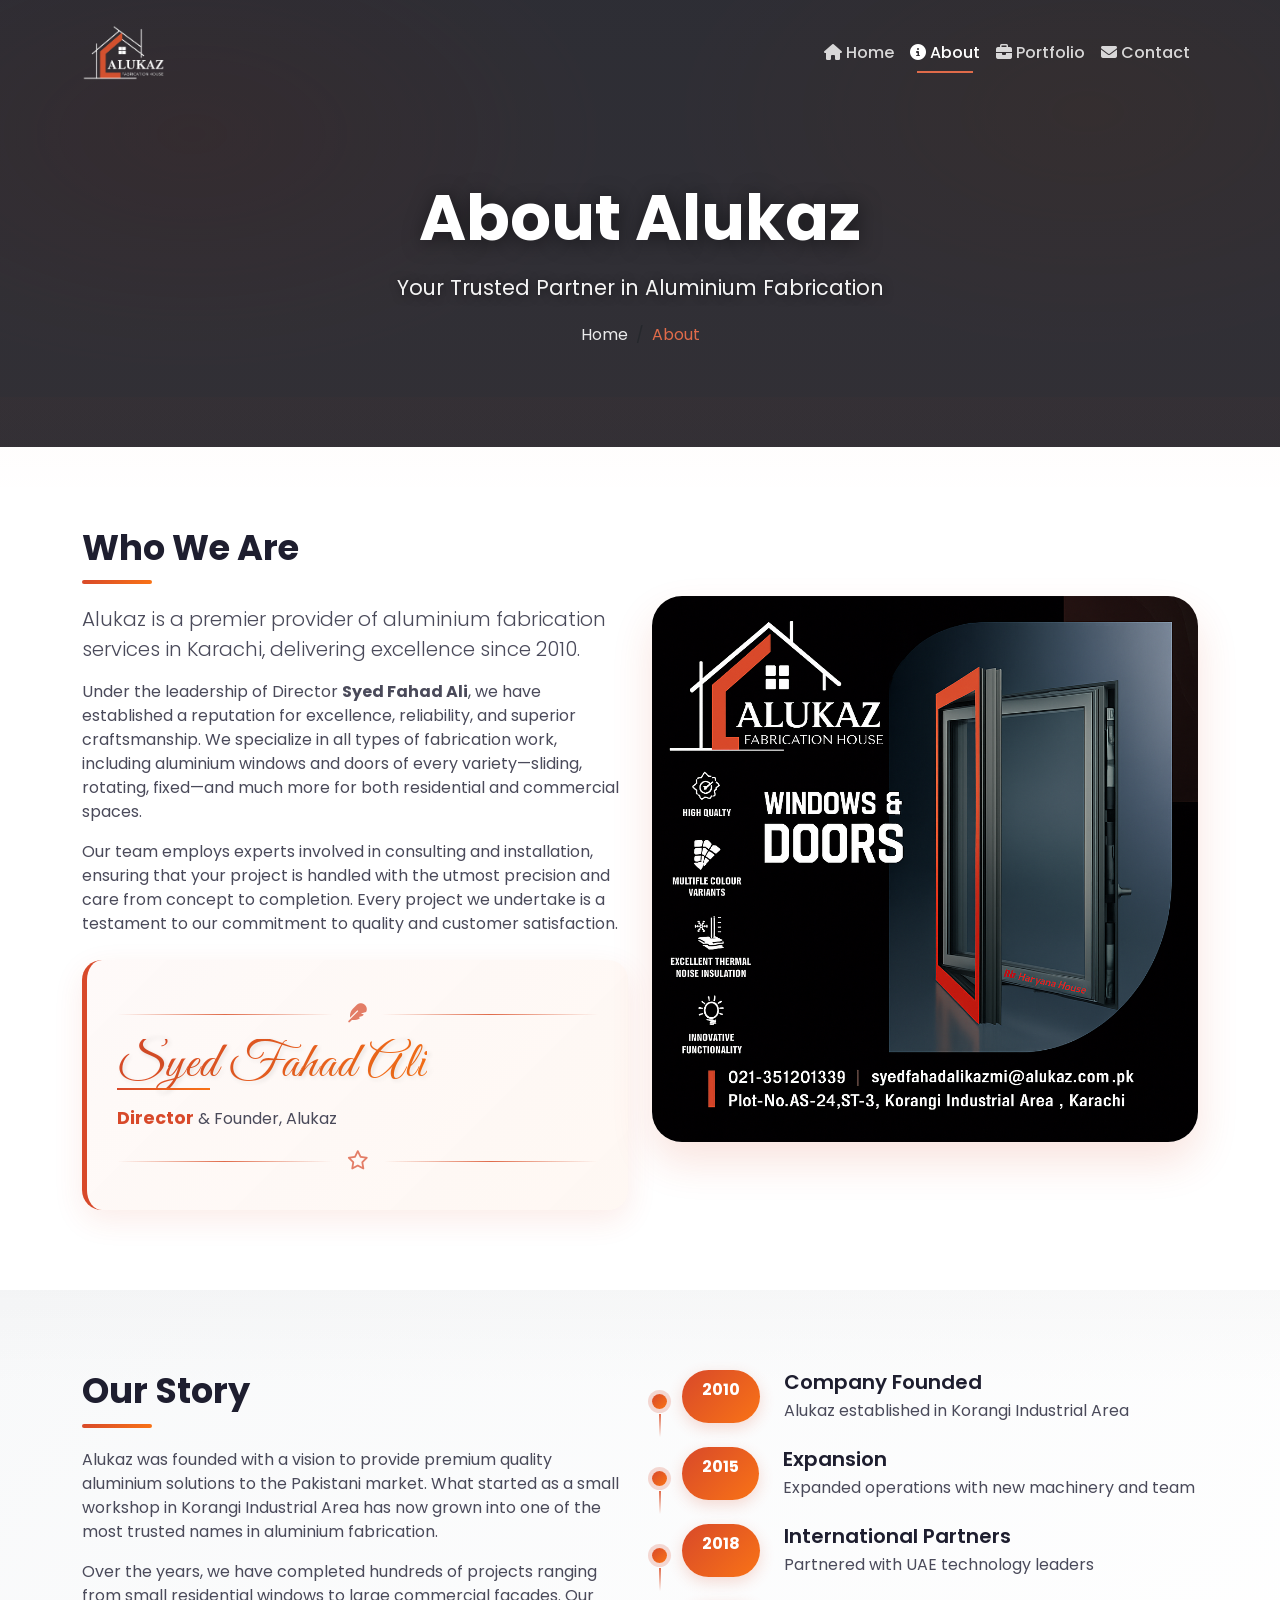
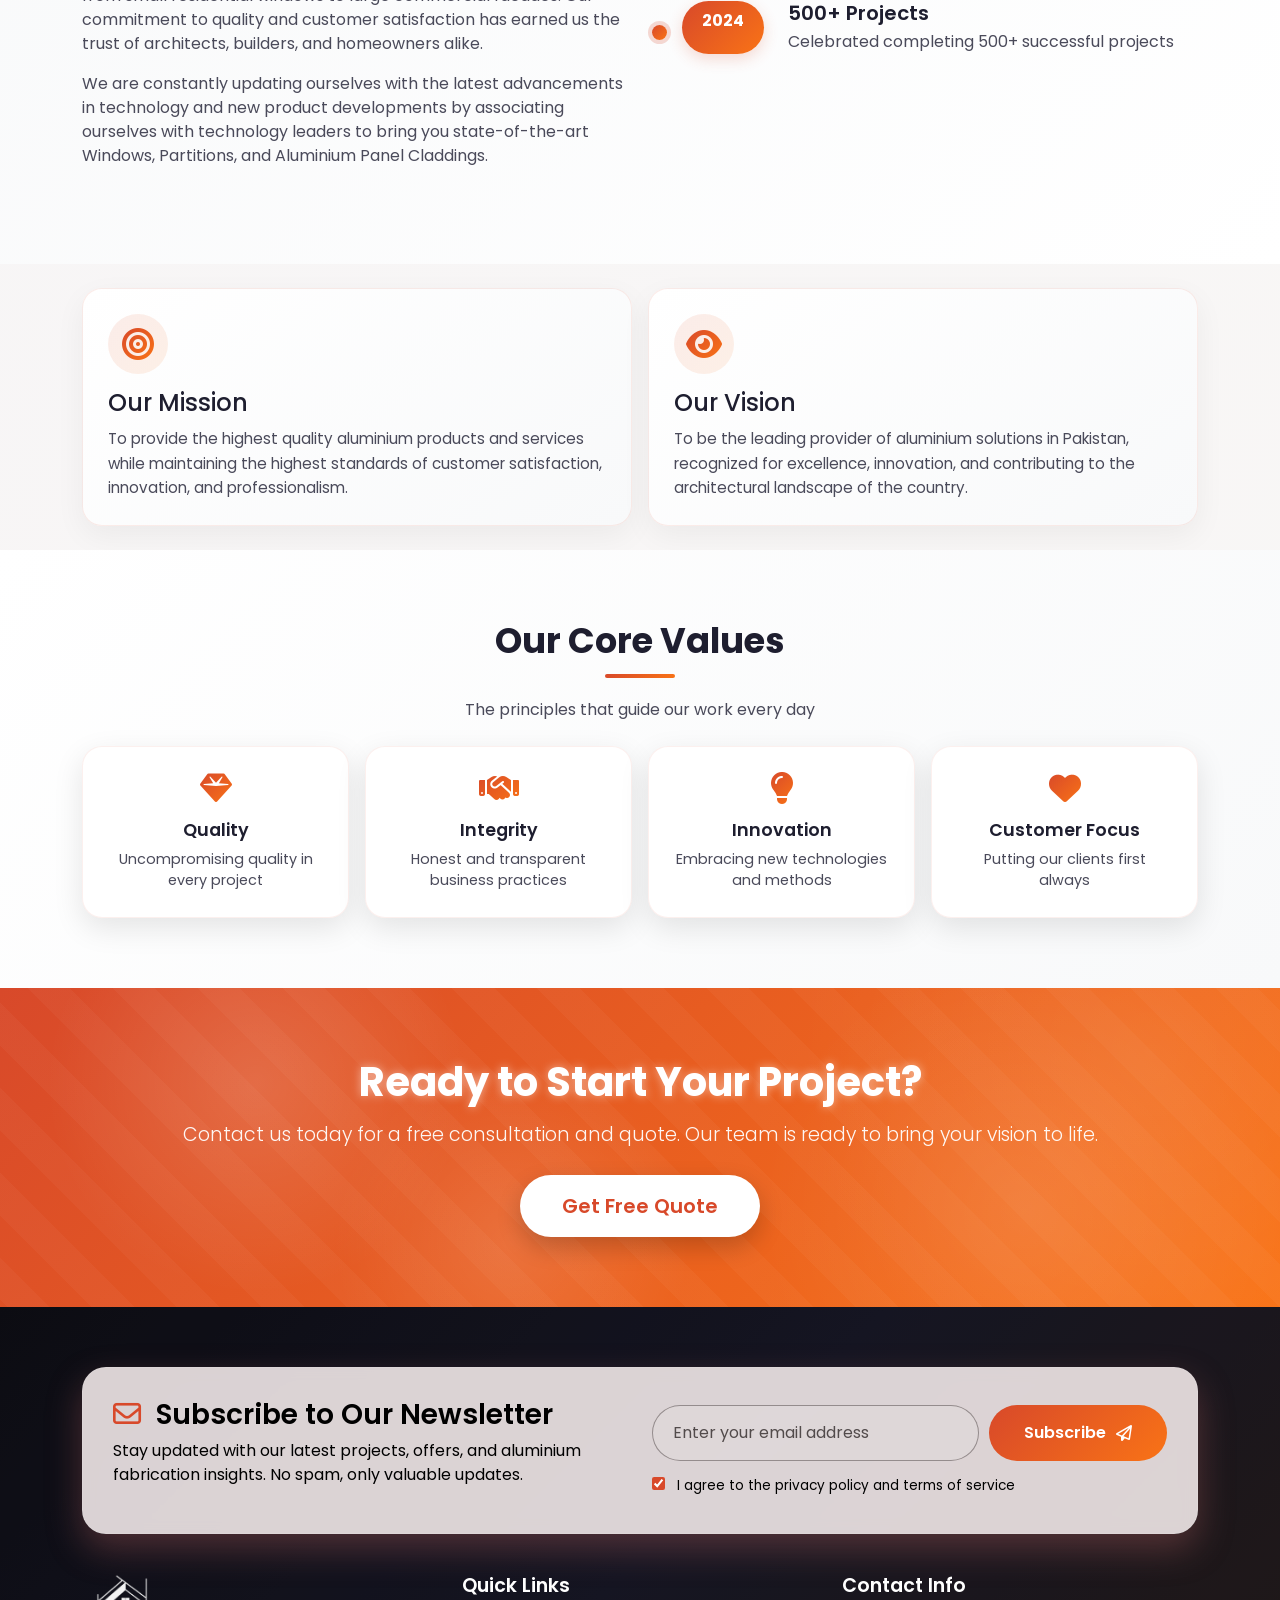
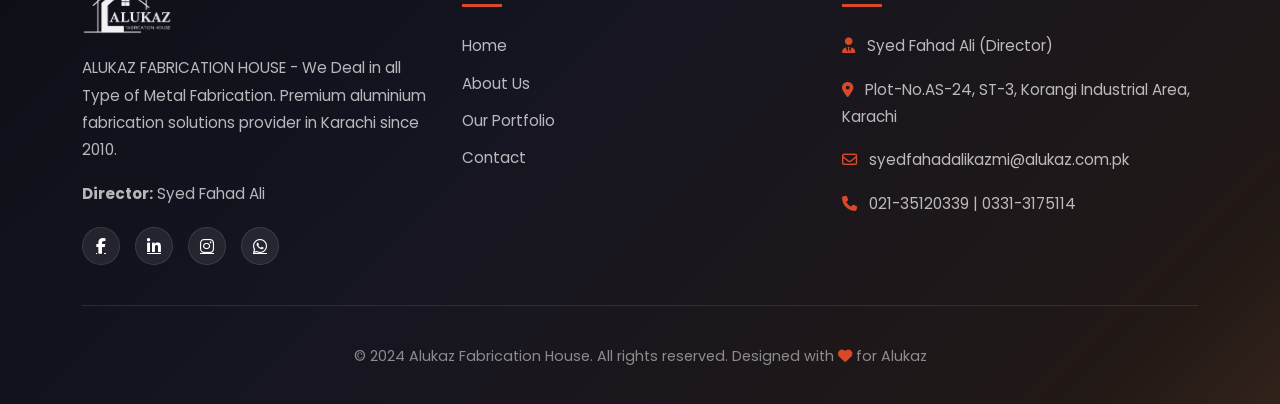
==== about.html @ 27fbb922 "UI completed" ====
<!DOCTYPE html>
<html lang="en">
<head>
    <meta charset="UTF-8">
    <meta name="viewport" content="width=device-width, initial-scale=1.0">
    <title>About Us - Alukaz | Premium Aluminium Fabrication</title>
    
    <!-- Bootstrap CSS -->
    <link href="https://cdn.jsdelivr.net/npm/bootstrap@5.3.0/dist/css/bootstrap.min.css" rel="stylesheet">
    
    <!-- Font Awesome -->
    <link rel="stylesheet" href="https://cdnjs.cloudflare.com/ajax/libs/font-awesome/6.4.0/css/all.min.css">
    
    <!-- AOS Animation -->
    <link href="https://unpkg.com/aos@2.3.1/dist/aos.css" rel="stylesheet">
    
    <!-- Google Fonts -->
    <link href="https://fonts.googleapis.com/css2?family=Poppins:wght@300;400;500;600;700;800&display=swap" rel="stylesheet">
    <link href="https://fonts.googleapis.com/css2?family=Dancing+Script:wght@400;700&display=swap" rel="stylesheet">
    <link href="https://fonts.googleapis.com/css2?family=Great+Vibes&display=swap" rel="stylesheet">
    
    <style>
        /* ========================================
           Global Styles
        ======================================== */
        :root {
            --primary: #d8492a;
            --primary-dark: #b33a1f;
            --primary-light: #e06b4a;
            --secondary: #f97316;
            --gradient: linear-gradient(135deg, #d8492a, #f97316);
            --gradient-dark: linear-gradient(135deg, #0f0f17 0%, #1a1a2a 45%, #2a1f1c 90%, #3f2b20 100%);
            --dark: #1e1e2f;
            --dark-light: #2a2a3a;
            --gray: #f8f9fa;
            --text: #4a4a5a;
            --light: #ffffff;
            --shadow: 0 10px 30px rgba(0,0,0,0.1);
            --shadow-hover: 0 20px 40px rgba(216,73,42,0.15);
            --transition: all 0.3s ease;
        }

        * {
            margin: 0;
            padding: 0;
            box-sizing: border-box;
        }

        body {
            font-family: 'Poppins', sans-serif;
            color: var(--text);
            background: var(--gray);
            overflow-x: hidden;
        }

        /* ========================================
           Parallax Effect Styles
        ======================================== */
        .parallax-section {
            position: relative;
            background-attachment: fixed;
            background-position: center;
            background-repeat: no-repeat;
            background-size: cover;
            overflow: hidden;
        }

        .parallax-overlay {
            position: absolute;
            top: 0;
            left: 0;
            right: 0;
            bottom: 0;
            background: rgba(0,0,0,0.5);
            z-index: 1;
        }

        .parallax-content {
            position: relative;
            z-index: 2;
            color: white;
        }

        /* Page Header with Parallax */
        .page-header {
            background: linear-gradient(rgba(10,10,18,0.85), rgba(20,15,20,0.85)), url('https://images.unsplash.com/photo-1497366216548-37526070297c?ixlib=rb-4.0.3&auto=format&fit=crop&w=1950&q=80');
            background-attachment: fixed;
            background-size: cover;
            background-position: center;
            padding: 180px 0 100px;
            text-align: center;
            position: relative;
            margin-bottom: 0;
        }

        .page-header::before {
            content: "";
            position: absolute;
            inset: 0;
            background:
                radial-gradient(700px 400px at 15% 30%, rgba(216,73,42,0.3), transparent 60%),
                radial-gradient(700px 400px at 85% 25%, rgba(249,115,22,0.25), transparent 60%);
            pointer-events: none;
            mix-blend-mode: overlay;
            opacity: 0.5;
        }

        .page-header h1 {
            font-size: 4rem;
            font-weight: 700;
            color: white;
            margin-bottom: 15px;
            text-shadow: 2px 2px 20px rgba(0,0,0,0.5);
            animation: fadeInDown 1s ease;
            position: relative;
            z-index: 2;
        }

        .page-header p {
            font-size: 1.3rem;
            color: rgba(255,255,255,0.95);
            max-width: 600px;
            margin: 0 auto;
            text-shadow: 1px 1px 10px rgba(0,0,0,0.5);
            position: relative;
            z-index: 2;
        }

        .page-header .breadcrumb {
            background: transparent;
            justify-content: center;
            margin: 20px 0 0;
            animation: fadeInUp 1s ease;
            position: relative;
            z-index: 2;
        }

        .page-header .breadcrumb-item,
        .page-header .breadcrumb-item a {
            color: rgba(255,255,255,0.9);
            text-decoration: none;
            font-size: 1rem;
        }

        .page-header .breadcrumb-item.active {
            color: var(--primary-light);
        }

        /* Story Section with Parallax */
        .story-section {
            padding: 80px 0;
            background: linear-gradient(135deg, #f8f9fa, #ffffff);
            position: relative;
        }

        .story-section::before {
            content: '';
            position: absolute;
            top: 0;
            left: 0;
            right: 0;
            height: 100px;
            background: linear-gradient(to bottom, rgba(0,0,0,0.02), transparent);
            pointer-events: none;
        }

        /* Mission Vision Section with Parallax Background */
        .mission-vision {
            padding: 70px 0;
            position: relative;
            background: linear-gradient(135deg, rgba(216,73,42,0.02), rgba(249,115,22,0.02));
        }

        .mission-vision::before {
            content: '';
            position: absolute;
            top: 0;
            left: 0;
            right: 0;
            bottom: 0;
            background: url('https://images.unsplash.com/photo-1504917595217-d4dc5ebe6122?ixlib=rb-4.0.3&auto=format&fit=crop&w=1950&q=80');
            background-attachment: fixed;
            background-size: cover;
            background-position: center;
            opacity: 0.05;
            pointer-events: none;
        }

        /* Values Section with Parallax Effect */
        .values-section {
            padding: 70px 0;
            position: relative;
            background: linear-gradient(135deg, #ffffff, #f8f9fa);
        }

        .values-section::before {
            content: '';
            position: absolute;
            top: 0;
            left: 0;
            right: 0;
            bottom: 0;
            background: url('https://images.unsplash.com/photo-1557804506-669a67965ba0?ixlib=rb-4.0.3&auto=format&fit=crop&w=1950&q=80');
            background-attachment: fixed;
            background-size: cover;
            background-position: center;
            opacity: 0.03;
            pointer-events: none;
        }

        /* ========================================
           NEW CTA ANIMATIONS - Modern & Professional
        ======================================== */
        .cta-section {
            background: var(--gradient) !important;
            padding: 70px 0 !important;
            position: relative;
            overflow: hidden;
            isolation: isolate;
        }

        /* Animated Background Particles */
        .cta-section::before {
            content: '';
            position: absolute;
            top: 0;
            left: 0;
            right: 0;
            bottom: 0;
            background: 
                radial-gradient(circle at 20% 30%, rgba(255,255,255,0.15) 0%, transparent 20%),
                radial-gradient(circle at 80% 70%, rgba(255,255,255,0.1) 0%, transparent 25%),
                radial-gradient(circle at 40% 80%, rgba(255,255,255,0.12) 0%, transparent 22%),
                radial-gradient(circle at 90% 20%, rgba(255,255,255,0.08) 0%, transparent 30%);
            animation: floatParticles 15s ease-in-out infinite;
            z-index: 1;
        }

        /* Floating Shapes */
        .cta-section::after {
            content: '';
            position: absolute;
            top: -50%;
            left: -50%;
            width: 200%;
            height: 200%;
            background: 
                repeating-linear-gradient(
                    45deg,
                    transparent,
                    transparent 30px,
                    rgba(255,255,255,0.03) 30px,
                    rgba(255,255,255,0.03) 60px
                );
            animation: rotatePattern 30s linear infinite;
            z-index: 1;
        }

        /* Floating Particles Animation */
        @keyframes floatParticles {
            0%, 100% {
                transform: translate(0, 0) scale(1);
                opacity: 0.8;
            }
            25% {
                transform: translate(2%, 1%) scale(1.02);
                opacity: 1;
            }
            50% {
                transform: translate(-1%, 2%) scale(0.98);
                opacity: 0.9;
            }
            75% {
                transform: translate(1%, -1%) scale(1.01);
                opacity: 1;
            }
        }

        /* Rotating Pattern Animation */
        @keyframes rotatePattern {
            0% {
                transform: rotate(0deg) scale(1);
            }
            50% {
                transform: rotate(5deg) scale(1.05);
            }
            100% {
                transform: rotate(10deg) scale(1);
            }
        }

        /* Text Animation - Glow Effect */
        .cta-section h2 {
            font-size: 2.5rem !important;
            margin-bottom: 15px !important;
            position: relative;
            z-index: 3;
            animation: textGlow 3s ease-in-out infinite;
            text-shadow: 0 0 10px rgba(255,255,255,0.5);
        }

        @keyframes textGlow {
            0%, 100% {
                text-shadow: 0 0 10px rgba(255,255,255,0.5);
                transform: scale(1);
            }
            50% {
                text-shadow: 0 0 20px rgba(255,255,255,0.8), 0 0 30px rgba(255,255,255,0.3);
                transform: scale(1.02);
            }
        }

        /* Paragraph Animation */
        .cta-section p {
            font-size: 1.2rem !important;
            margin-bottom: 25px !important;
            position: relative;
            z-index: 3;
            animation: slideUp 2s ease-out infinite;
            opacity: 0.95;
        }

        @keyframes slideUp {
            0%, 100% {
                transform: translateY(0);
                opacity: 0.95;
            }
            50% {
                transform: translateY(-3px);
                opacity: 1;
            }
        }

        /* Button Animation - Professional Pulse */
        .cta-section .btn-light {
            border-radius: 50px;
            padding: 14px 40px !important;
            font-weight: 600;
            border: 2px solid transparent;
            transition: all 0.4s cubic-bezier(0.175, 0.885, 0.32, 1.275);
            box-shadow: 0 10px 25px rgba(0,0,0,0.2);
            position: relative;
            z-index: 3;
            background: white;
            color: var(--primary);
            overflow: hidden;
            animation: buttonPulse 2.5s ease-in-out infinite;
        }

        .cta-section .btn-light::before {
            content: '';
            position: absolute;
            top: 50%;
            left: 50%;
            width: 0;
            height: 0;
            border-radius: 50%;
            background: rgba(255,255,255,0.5);
            transform: translate(-50%, -50%);
            transition: width 0.6s, height 0.6s;
            z-index: -1;
        }

        .cta-section .btn-light:hover {
            transform: translateY(-5px) scale(1.05);
            box-shadow: 0 20px 35px rgba(0,0,0,0.3);
            background: transparent;
            color: white;
            border-color: white;
        }

        .cta-section .btn-light:hover::before {
            width: 300px;
            height: 300px;
            background: rgba(255,255,255,0.2);
        }

        @keyframes buttonPulse {
            0%, 100% {
                transform: scale(1);
                box-shadow: 0 10px 25px rgba(0,0,0,0.2);
            }
            50% {
                transform: scale(1.05);
                box-shadow: 0 15px 35px rgba(0,0,0,0.3);
            }
        }

        /* Ripple Effect on Button Click (JavaScript will handle) */
        .cta-section .btn-light:active {
            transform: scale(0.95);
            transition: transform 0.2s;
        }

        /* Floating Icons Animation */
        .cta-section .floating-icon {
            position: absolute;
            color: rgba(255,255,255,0.1);
            font-size: 2rem;
            z-index: 2;
            animation: floatIcon 10s ease-in-out infinite;
        }

        .cta-section .floating-icon:nth-child(1) {
            top: 20%;
            left: 10%;
            animation-delay: 0s;
        }

        .cta-section .floating-icon:nth-child(2) {
            bottom: 30%;
            right: 15%;
            animation-delay: 3s;
        }

        .cta-section .floating-icon:nth-child(3) {
            top: 40%;
            right: 25%;
            animation-delay: 6s;
        }

        @keyframes floatIcon {
            0%, 100% {
                transform: translateY(0) rotate(0deg);
                opacity: 0.1;
            }
            50% {
                transform: translateY(-20px) rotate(10deg);
                opacity: 0.2;
            }
        }

        /* ========================================
           Navigation – Same as Portfolio/Contact
        ======================================== */
        .navbar {
            background: transparent !important;
            padding: 20px 0;
            transition: var(--transition);
            position: fixed;
            width: 100%;
            top: 0;
            z-index: 1000;
            border-bottom-left-radius: 30px;
            border-bottom-right-radius: 30px;
            overflow: hidden;
        }

        .navbar.scrolled {
            background: var(--gradient-dark) !important;
            backdrop-filter: blur(10px);
            box-shadow: 0 5px 30px rgba(0,0,0,0.5);
            padding: 15px 0;
            border-bottom-left-radius: 30px;
            border-bottom-right-radius: 30px;
            animation: slideDown 0.5s ease forwards;
        }

        @keyframes slideDown {
            0% { transform: translateY(-100%); opacity: 0; }
            100% { transform: translateY(0); opacity: 1; }
        }

        .navbar-brand img {
            height: 55px;
            transition: var(--transition);
        }

        .navbar.scrolled .navbar-brand img {
            height: 45px;
        }

        .nav-link {
            color: rgba(255,255,255,0.9) !important;
            font-weight: 500;
            margin: 0 8px;
            position: relative;
            font-size: 1rem;
            padding: 8px 0 !important;
            opacity: 0.9;
        }

        .nav-link::after {
            content: '';
            position: absolute;
            bottom: 0;
            left: 50%;
            transform: translateX(-50%);
            width: 0;
            height: 2px;
            background: var(--primary-light);
            transition: var(--transition);
        }

        .nav-link:hover::after,
        .nav-link.active::after {
            width: 80%;
        }

        .nav-link:hover,
        .nav-link.active {
            opacity: 1;
            color: white !important;
        }

        /* Mobile Sidebar Styles */
        @media (max-width: 991px) {
            .navbar-collapse {
                position: fixed;
                top: 0;
                right: -300px;
                width: 280px;
                height: 100vh;
                background: var(--gradient-dark);
                backdrop-filter: blur(15px);
                padding: 100px 25px 40px;
                transition: right 0.4s cubic-bezier(0.4, 0, 0.2, 1);
                z-index: 1050;
                display: block !important;
                box-shadow: -10px 0 40px rgba(0,0,0,0.6);
                border-left: 1px solid rgba(255,255,255,0.1);
                overflow-y: auto;
            }

            .navbar-collapse.show {
                right: 0;
            }

            .navbar-nav {
                flex-direction: column;
                width: 100%;
                gap: 8px;
            }

            .nav-item {
                width: 100%;
            }

            .nav-link {
                color: white !important;
                padding: 15px 20px !important;
                margin: 0;
                border-radius: 12px;
                font-size: 1.1rem;
                background: rgba(255,255,255,0.05);
                border: 1px solid rgba(255,255,255,0.1);
                display: flex;
                align-items: center;
                gap: 12px;
            }

            .nav-link i {
                width: 24px;
                font-size: 1.2rem;
                color: var(--primary-light);
            }

            .nav-link:hover {
                background: var(--gradient);
                transform: translateX(5px);
            }

            .nav-link:hover i {
                color: white;
            }

            .nav-link.active {
                background: var(--gradient);
            }

            .nav-link.active i {
                color: white;
            }

            .nav-link::after {
                display: none;
            }

            .sidebar-close {
                position: absolute;
                top: 25px;
                right: 25px;
                background: rgba(255,255,255,0.2);
                border: 1px solid rgba(255,255,255,0.3);
                color: white;
                width: 45px;
                height: 45px;
                border-radius: 50%;
                font-size: 1.3rem;
                display: flex;
                align-items: center;
                justify-content: center;
                cursor: pointer;
                transition: all 0.3s ease;
                z-index: 1060;
                backdrop-filter: blur(5px);
                box-shadow: 0 4px 12px rgba(0,0,0,0.3);
            }

            .sidebar-close i {
                font-size: 1.3rem;
                color: white;
            }

            .sidebar-close:hover {
                background: var(--primary);
                transform: rotate(90deg);
            }

            .sidebar-header {
                position: absolute;
                top: 25px;
                left: 25px;
                display: flex;
                align-items: center;
                gap: 10px;
                z-index: 1060;
            }

            .sidebar-header img {
                height: 40px;
                filter: brightness(0) invert(1);
            }

            .sidebar-header span {
                color: white;
                font-weight: 600;
                font-size: 1.1rem;
            }

            .sidebar-overlay {
                position: fixed;
                top: 0;
                left: 0;
                width: 100%;
                height: 100%;
                background: rgba(0,0,0,0.6);
                backdrop-filter: blur(4px);
                z-index: 1049;
                display: none;
            }
            
            .sidebar-overlay.show {
                display: block;
            }

            .navbar-toggler {
                border: 2px solid rgba(255,255,255,0.4);
                background: rgba(0,0,0,0.3);
                padding: 8px 12px;
                border-radius: 14px;
                margin-left: auto;
                z-index: 1060;
            }

            .navbar-toggler:focus {
                box-shadow: none;
            }

            .navbar-toggler-icon {
                filter: brightness(0) invert(1);
            }
        }

        @media (min-width: 992px) {
            .navbar-collapse {
                display: flex !important;
                flex-basis: auto;
                position: static;
                background: transparent;
            }
            .sidebar-close, .sidebar-overlay, .sidebar-header {
                display: none !important;
            }
        }

        .navbar::before {
            content: '';
            position: absolute;
            bottom: 0;
            left: 0;
            width: 100%;
            height: 3px;
            background: linear-gradient(90deg, transparent, rgba(249,115,22,0.3), rgba(216,73,42,0.5), rgba(249,115,22,0.3), transparent);
            transform: scaleX(0);
            transform-origin: center;
            transition: transform 0.5s ease;
        }

        .navbar:hover::before {
            transform: scaleX(1);
        }

        /* ========================================
           Section Titles
        ======================================== */
        .section-title {
            font-size: 2.2rem;
            font-weight: 700;
            color: var(--dark);
            margin-bottom: 20px;
            position: relative;
            padding-bottom: 15px;
        }

        .section-title::after {
            content: '';
            position: absolute;
            bottom: 0;
            left: 0;
            width: 70px;
            height: 4px;
            background: var(--gradient);
            border-radius: 2px;
        }

        .section-title.text-center::after {
            left: 50%;
            transform: translateX(-50%);
        }

        /* ========================================
           About Content Section
        ======================================== */
        .about-content {
            padding: 80px 0;
            background: white;
            position: relative;
        }

        .about-content::before {
            content: '';
            position: absolute;
            top: -50px;
            left: 0;
            right: 0;
            height: 100px;
            background: linear-gradient(to top, transparent, rgba(216,73,42,0.02));
            pointer-events: none;
        }

        .about-image {
            border-radius: 30px;
            overflow: hidden;
            box-shadow: var(--shadow-hover);
            transition: var(--transition);
            transform: perspective(1000px) rotateY(0deg);
        }

        .about-image:hover {
            transform: perspective(1000px) rotateY(2deg) scale(1.02);
        }

        /* ========================================
           GENERATED SIGNATURE STYLES
        ======================================== */
        .signature-box {
            padding: 25px 30px;
            background: linear-gradient(135deg, rgba(216,73,42,0.03), rgba(249,115,22,0.05));
            border-radius: 20px;
            border-left: 5px solid var(--primary);
            position: relative;
            overflow: hidden;
            box-shadow: 0 10px 30px rgba(216,73,42,0.1);
        }

        .signature-box::before {
            content: '';
            position: absolute;
            top: -50%;
            right: -50%;
            width: 200px;
            height: 200px;
            background: radial-gradient(circle, rgba(216,73,42,0.1) 0%, transparent 70%);
            border-radius: 50%;
            pointer-events: none;
        }

        .generated-signature {
            font-family: 'Great Vibes', cursive;
            font-size: 3.2rem;
            font-weight: 400;
            color: var(--primary);
            line-height: 1;
            margin-bottom: 10px;
            text-shadow: 2px 2px 4px rgba(0,0,0,0.1);
            position: relative;
            display: inline-block;
            background: linear-gradient(135deg, var(--primary) 0%, var(--secondary) 100%);
            -webkit-background-clip: text;
            -webkit-text-fill-color: transparent;
            background-clip: text;
            letter-spacing: 1px;
        }

        .generated-signature::after {
            content: '';
            position: absolute;
            bottom: 0;
            left: 0;
            width: 100%;
            height: 2px;
            background: var(--gradient);
            transform: scaleX(0.3);
            transform-origin: left;
            transition: transform 0.3s ease;
        }

        .signature-box:hover .generated-signature::after {
            transform: scaleX(1);
        }

        .signature-title {
            font-size: 1rem;
            color: var(--text);
            margin-top: 5px;
        }

        .signature-title strong {
            color: var(--primary);
            font-size: 1.1rem;
        }

        .signature-divider {
            display: flex;
            align-items: center;
            gap: 15px;
            margin: 15px 0 10px;
        }

        .signature-divider-line {
            flex: 1;
            height: 1px;
            background: linear-gradient(90deg, transparent, var(--primary-light), transparent);
        }

        .signature-divider-icon {
            color: var(--primary);
            font-size: 1.2rem;
            opacity: 0.7;
        }

        /* ========================================
           Timeline Section
        ======================================== */
        .story-section {
            padding: 80px 0;
            background: linear-gradient(135deg, #f8f9fa, #ffffff);
        }

        .timeline-item {
            position: relative;
            padding-left: 30px;
        }

        .timeline-item::before {
            content: '';
            position: absolute;
            left: 0;
            top: 24px;
            width: 15px;
            height: 15px;
            border-radius: 50%;
            background: var(--gradient);
            box-shadow: 0 0 0 4px rgba(216,73,42,0.2);
            animation: pulse 2s infinite;
        }

        @keyframes pulse {
            0% {
                box-shadow: 0 0 0 4px rgba(216,73,42,0.2);
            }
            50% {
                box-shadow: 0 0 0 8px rgba(216,73,42,0.1);
            }
            100% {
                box-shadow: 0 0 0 4px rgba(216,73,42,0.2);
            }
        }

        .timeline-item::after {
            content: '';
            position: absolute;
            left: 7px;
            top: 44px;
            width: 2px;
            height: calc(100% - 30px);
            background: linear-gradient(to bottom, var(--primary-light), transparent);
        }

        .timeline-item:last-child::after {
            display: none;
        }

        .timeline-year {
            background: var(--gradient) !important;
            border-radius: 50px !important;
            padding: 8px 20px !important;
            font-size: 1rem;
            box-shadow: 0 5px 15px rgba(216,73,42,0.2);
        }

        .timeline-content h5 {
            font-weight: 600;
            color: var(--dark);
            margin-bottom: 5px;
        }

        .timeline-content p {
            color: var(--text);
            margin: 0;
        }

        /* ========================================
           Mission Vision Cards – PADDING REDUCED
        ======================================== */
        .mission-card, .vision-card {
            background: linear-gradient(145deg, #ffffff, #f8f9fa) !important;
            border: 1px solid rgba(216,73,42,0.1);
            transition: var(--transition);
            position: relative;
            overflow: hidden;
            padding: 25px !important;
            border-radius: 20px !important;
            box-shadow: 0 10px 30px rgba(0,0,0,0.05);
        }

        .mission-card::before, .vision-card::before {
            content: '';
            position: absolute;
            top: 0;
            left: 0;
            right: 0;
            height: 4px;
            background: var(--gradient);
            transform: scaleX(0);
            transition: transform 0.5s ease;
        }

        .mission-card:hover::before, .vision-card:hover::before {
            transform: scaleX(1);
        }

        .mission-card:hover, .vision-card:hover {
            transform: translateY(-5px);
            box-shadow: var(--shadow-hover);
        }

        .icon-circle {
            width: 60px;
            height: 60px;
            background: linear-gradient(135deg, rgba(216,73,42,0.1), rgba(249,115,22,0.1));
            border-radius: 50%;
            display: flex;
            align-items: center;
            justify-content: center;
            margin-bottom: 15px;
        }

        .icon-circle i {
            font-size: 2rem !important;
            background: var(--gradient);
            -webkit-background-clip: text;
            -webkit-text-fill-color: transparent;
        }

        .mission-card h3, .vision-card h3 {
            font-size: 1.5rem;
            margin-bottom: 10px;
            color: var(--dark);
        }

        .mission-card p, .vision-card p {
            font-size: 0.95rem !important;
            line-height: 1.6;
            margin-bottom: 0;
            color: var(--text);
        }

        /* ========================================
           Values Section
        ======================================== */
        .values-section {
            padding: 70px 0;
        }

        .value-card {
            background: white;
            border-radius: 20px;
            box-shadow: var(--shadow);
            transition: var(--transition);
            height: 100%;
            border: 1px solid rgba(216,73,42,0.08);
            padding: 25px;
            backdrop-filter: blur(10px);
        }

        .value-card:hover {
            transform: translateY(-5px);
            box-shadow: var(--shadow-hover);
        }

        .value-card i {
            font-size: 2rem;
            background: var(--gradient);
            -webkit-background-clip: text;
            -webkit-text-fill-color: transparent;
        }

        .value-card h5 {
            font-weight: 600;
            color: var(--dark);
            margin-bottom: 8px;
            font-size: 1.1rem;
        }

        .value-card p {
            color: var(--text);
            margin: 0;
            font-size: 0.9rem;
        }

        /* ========================================
           Footer – Same as Portfolio/Contact
        ======================================== */
        footer {
            background: var(--gradient-dark);
            color: white;
            padding: 60px 0 20px;
            position: relative;
            overflow: hidden;
        }

        footer::before {
            content: "";
            position: absolute;
            inset: 0;
            background: rgba(0,0,0,0.2);
            pointer-events: none;
        }

        footer > .container {
            position: relative;
            z-index: 1;
        }

        .footer-logo {
            display: flex;
            align-items: center;
            margin-bottom: 20px;
        }
        .footer-logo img {
            height: 60px;
            width: auto;
            filter: brightness(0) invert(1);
            opacity: 0.95;
            transition: var(--transition);
        }
        .footer-logo img:hover {
            opacity: 1;
            transform: scale(1.02);
        }

        .footer-widget h5 {
            font-size: 1.2rem;
            font-weight: 600;
            margin-bottom: 25px;
            position: relative;
            padding-bottom: 10px;
            color: #fff;
        }

        .footer-widget h5::after {
            content: '';
            position: absolute;
            bottom: 0;
            left: 0;
            width: 40px;
            height: 3px;
            background: var(--primary);
        }

        .footer-widget p, .footer-widget li, .footer-widget a {
            color: rgba(255,255,255,0.7);
            font-size: 0.95rem;
            line-height: 1.8;
        }

        .footer-links {
            list-style: none;
            padding: 0;
        }
        .footer-links li {
            margin-bottom: 10px;
        }
        .footer-links a {
            color: rgba(255,255,255,0.7);
            text-decoration: none;
            transition: var(--transition);
        }
        .footer-links a:hover {
            color: var(--primary-light);
            padding-left: 8px;
        }

        .social-links {
            display: flex;
            gap: 15px;
            margin-top: 20px;
        }
        .social-links a {
            width: 38px;
            height: 38px;
            background: rgba(255,255,255,0.08);
            border-radius: 50%;
            display: flex;
            align-items: center;
            justify-content: center;
            color: white;
            transition: var(--transition);
            font-size: 1rem;
            border: 1px solid rgba(255,255,255,0.1);
        }
        .social-links a:hover {
            background: var(--primary);
            color: white;
            transform: translateY(-5px);
        }

        .newsletter-section {
            background: rgba(250, 241, 241, 0.87);
            backdrop-filter: blur(8px);
            border-radius: 24px;
            padding: 30px;
            margin-bottom: 40px;
            border: 1px solid rgba(255,255,255,0.08);
            box-shadow: 0 15px 35px rgba(167, 91, 91, 0.4);
        }
        .newsletter-section h3 {
            color: black;
            font-weight: 600;
        }
        .newsletter-section p {
            color: black;
        }
        .newsletter-form {
            display: flex;
            gap: 10px;
            flex-wrap: wrap;
        }
        .newsletter-form .form-control {
            flex: 1;
            min-width: 250px;
            background: rgba(255,255,255,0.1);
            border: 1px solid rgba(32, 21, 21, 0.39);
            color: black;
            padding: 15px 20px;
            border-radius: 50px;
        }
        .newsletter-form .form-control::placeholder {
            color: rgb(82, 75, 75);
        }
        .newsletter-form .form-control:focus {
            border-color: var(--primary);
            background: rgba(255,255,255,0.15);
            box-shadow: 0 0 0 3px rgba(216,73,42,0.2);
            outline: none;
        }
        .btn-newsletter {
            padding: 15px 35px;
            border: none;
            background: var(--gradient);
            color: white;
            border-radius: 50px;
            font-weight: 600;
            transition: 0.2s;
            display: inline-flex;
            align-items: center;
            gap: 10px;
        }
        .btn-newsletter:hover {
            transform: translateY(-2px);
            box-shadow: 0 10px 25px rgba(216,73,42,0.4);
        }
        .newsletter-checkbox {
            margin-top: 15px;
            color: rgb(0, 0, 0);
            font-size: 0.85rem;
        }
        .newsletter-checkbox input[type="checkbox"] {
            accent-color: var(--primary);
            margin-right: 8px;
        }

        .copyright {
            text-align: center;
            padding-top: 40px;
            margin-top: 40px;
            border-top: 1px solid rgba(255,255,255,0.1);
            color: rgba(255,255,255,0.5);
            font-size: 0.9rem;
        }

        /* ========================================
           Back to Top
        ======================================== */
        #back-to-top {
            position: fixed;
            bottom: 30px;
            right: 30px;
            width: 45px;
            height: 45px;
            background: var(--gradient);
            border: none;
            border-radius: 50%;
            color: white;
            font-size: 1.1rem;
            cursor: pointer;
            display: none;
            z-index: 99;
            transition: var(--transition);
            box-shadow: 0 5px 20px rgba(216,73,42,0.3);
        }

        #back-to-top.show {
            display: block;
            animation: fadeIn 0.3s ease;
        }

        #back-to-top:hover {
            transform: translateY(-5px);
            box-shadow: 0 15px 30px rgba(216,73,42,0.4);
        }

        @keyframes fadeIn {
            from {
                opacity: 0;
                transform: translateY(20px);
            }
            to {
                opacity: 1;
                transform: translateY(0);
            }
        }

        /* ========================================
           Responsive
        ======================================== */
        @media (max-width: 991px) {
            .page-header h1 {
                font-size: 3rem;
            }
            .page-header {
                padding: 150px 0 80px;
            }
            .cta-section h2 {
                font-size: 2rem !important;
            }
            .floating-icon {
                display: none;
            }
        }

        @media (max-width: 768px) {
            .page-header h1 {
                font-size: 2.5rem;
            }
            .page-header p {
                font-size: 1.1rem;
            }
            .section-title {
                font-size: 1.8rem;
            }
            .about-content .col-lg-6:first-child {
                margin-bottom: 30px;
            }
            .timeline-item {
                padding-left: 25px;
            }
            .newsletter-form {
                flex-direction: column;
            }
            .btn-newsletter {
                width: 100%;
                justify-content: center;
            }
            .generated-signature {
                font-size: 2.5rem;
            }
            .cta-section h2 {
                font-size: 1.8rem !important;
            }
            .cta-section p {
                font-size: 1rem !important;
            }
        }

        @media (max-width: 576px) {
            .navbar-brand img {
                height: 45px;
            }
            .page-header h1 {
                font-size: 2rem;
            }
            .page-header p {
                font-size: 1rem;
            }
            .generated-signature {
                font-size: 2rem;
            }
            .mission-card, .vision-card {
                padding: 20px !important;
            }
            .cta-section {
                padding: 50px 0 !important;
            }
        }
    </style>
</head>
<body>

    <!-- Navigation - Same as Portfolio/Contact -->
    <nav class="navbar navbar-expand-lg navbar-light fixed-top" id="mainNav">
        <div class="container">
            <a class="navbar-brand" href="index.html">
                <img src="images/ALUKAZ.png" alt="Alukaz Logo">
            </a>
            <button class="navbar-toggler" type="button" id="sidebarToggle">
                <span class="navbar-toggler-icon"></span>
            </button>
            
            <!-- Sidebar overlay -->
            <div class="sidebar-overlay" id="sidebarOverlay"></div>
            
            <!-- Sidebar Navigation -->
            <div class="collapse navbar-collapse" id="navbarNav">
                <!-- Sidebar Header with Logo -->
                <div class="sidebar-header">
                    <img src="images/ALUKAZ.png" alt="Alukaz">
                    <span>Alukaz</span>
                </div>
                
                <!-- Close Button -->
                <button class="sidebar-close" id="sidebarClose">
                    <i class="fa-solid fa-times"></i>
                </button>
                
                <!-- Navigation Links with icons -->
                <ul class="navbar-nav ms-auto">
                    <li class="nav-item">
                        <a class="nav-link" href="index.html">
                            <i class="fa-solid fa-home"></i> Home
                        </a>
                    </li>
                    <li class="nav-item">
                        <a class="nav-link active" href="about.html">
                            <i class="fa-solid fa-info-circle"></i> About
                        </a>
                    </li>
                    <li class="nav-item">
                        <a class="nav-link" href="portfolio.html">
                            <i class="fa-solid fa-briefcase"></i> Portfolio
                        </a>
                    </li>
                    <li class="nav-item">
                        <a class="nav-link" href="contact.html">
                            <i class="fa-solid fa-envelope"></i> Contact
                        </a>
                    </li>
                </ul>
            </div>
        </div>
    </nav>

    <!-- Page Header with Parallax -->
    <section class="page-header">
        <div class="container">
            <h1>About Alukaz</h1>
            <p>Your Trusted Partner in Aluminium Fabrication</p>
            <nav aria-label="breadcrumb">
                <ol class="breadcrumb">
                    <li class="breadcrumb-item"><a href="index.html">Home</a></li>
                    <li class="breadcrumb-item active" aria-current="page">About</li>
                </ol>
            </nav>
        </div>
    </section>

    <!-- About Content -->
    <section class="about-content">
        <div class="container">
            <div class="row align-items-center">
                <div class="col-lg-6" data-aos="fade-right">
                    <h2 class="section-title">Who We Are</h2>
                    <p class="lead">Alukaz is a premier provider of aluminium fabrication services in Karachi, delivering excellence since 2010.</p>
                    <p>Under the leadership of Director <strong>Syed Fahad Ali</strong>, we have established a reputation for excellence, reliability, and superior craftsmanship. We specialize in all types of fabrication work, including aluminium windows and doors of every variety—sliding, rotating, fixed—and much more for both residential and commercial spaces.</p>
                    <p>Our team employs experts involved in consulting and installation, ensuring that your project is handled with the utmost precision and care from concept to completion. Every project we undertake is a testament to our commitment to quality and customer satisfaction.</p>
                    
                    <!-- GENERATED SIGNATURE - No image needed -->
                    <div class="signature-box mt-4">
                        <div class="signature-divider">
                            <span class="signature-divider-line"></span>
                            <span class="signature-divider-icon"><i class="fa-solid fa-feather"></i></span>
                            <span class="signature-divider-line"></span>
                        </div>
                        <div class="generated-signature">
                            Syed Fahad Ali
                        </div>
                        <div class="signature-title">
                            <strong>Director</strong> & Founder, Alukaz
                        </div>
                        <div class="signature-divider">
                            <span class="signature-divider-line"></span>
                            <span class="signature-divider-icon"><i class="fa-regular fa-star"></i></span>
                            <span class="signature-divider-line"></span>
                        </div>
                    </div>
                </div>
                <div class="col-lg-6" data-aos="fade-left">
                    <div class="about-image">
                        <img src="images/sidebarImage.png" alt="Alukaz Team" class="img-fluid w-100">
                    </div>
                </div>
            </div>
        </div>
    </section>

    <!-- Our Story Section with Parallax Background -->
    <section class="story-section">
        <div class="container">
            <div class="row">
                <div class="col-lg-6" data-aos="fade-right">
                    <h2 class="section-title">Our Story</h2>
                    <p>Alukaz was founded with a vision to provide premium quality aluminium solutions to the Pakistani market. What started as a small workshop in Korangi Industrial Area has now grown into one of the most trusted names in aluminium fabrication.</p>
                    <p>Over the years, we have completed hundreds of projects ranging from small residential windows to large commercial facades. Our commitment to quality and customer satisfaction has earned us the trust of architects, builders, and homeowners alike.</p>
                    <p>We are constantly updating ourselves with the latest advancements in technology and new product developments by associating ourselves with technology leaders to bring you state-of-the-art Windows, Partitions, and Aluminium Panel Claddings.</p>
                </div>
                <div class="col-lg-6" data-aos="fade-left">
                    <div class="timeline">
                        <div class="timeline-item d-flex mb-4">
                            <div class="timeline-year bg-primary text-white p-3 rounded-3 me-4 fw-bold">2010</div>
                            <div class="timeline-content">
                                <h5>Company Founded</h5>
                                <p>Alukaz established in Korangi Industrial Area</p>
                            </div>
                        </div>
                        <div class="timeline-item d-flex mb-4">
                            <div class="timeline-year bg-primary text-white p-3 rounded-3 me-4 fw-bold">2015</div>
                            <div class="timeline-content">
                                <h5>Expansion</h5>
                                <p>Expanded operations with new machinery and team</p>
                            </div>
                        </div>
                        <div class="timeline-item d-flex mb-4">
                            <div class="timeline-year bg-primary text-white p-3 rounded-3 me-4 fw-bold">2018</div>
                            <div class="timeline-content">
                                <h5>International Partners</h5>
                                <p>Partnered with UAE technology leaders</p>
                            </div>
                        </div>
                        <div class="timeline-item d-flex mb-4">
                            <div class="timeline-year bg-primary text-white p-3 rounded-3 me-4 fw-bold">2024</div>
                            <div class="timeline-content">
                                <h5>500+ Projects</h5>
                                <p>Celebrated completing 500+ successful projects</p>
                            </div>
                        </div>
                    </div>
                </div>
            </div>
        </div>
    </section>

    <!-- Mission Vision Section – with Parallax Background -->
    <section class="mission-vision py-4">
        <div class="container">
            <div class="row g-3">
                <div class="col-md-6" data-aos="fade-up" data-aos-delay="100">
                    <div class="mission-card rounded-4 h-100">
                        <div class="icon-circle">
                            <i class="fa-solid fa-bullseye fa-2x"></i>
                        </div>
                        <h3>Our Mission</h3>
                        <p>To provide the highest quality aluminium products and services while maintaining the highest standards of customer satisfaction, innovation, and professionalism.</p>
                    </div>
                </div>
                <div class="col-md-6" data-aos="fade-up" data-aos-delay="200">
                    <div class="vision-card rounded-4 h-100">
                        <div class="icon-circle">
                            <i class="fa-solid fa-eye fa-2x"></i>
                        </div>
                        <h3>Our Vision</h3>
                        <p>To be the leading provider of aluminium solutions in Pakistan, recognized for excellence, innovation, and contributing to the architectural landscape of the country.</p>
                    </div>
                </div>
            </div>
        </div>
    </section>

    <!-- Values Section with Parallax Background -->
    <section class="values-section">
        <div class="container">
            <h2 class="section-title text-center">Our Core Values</h2>
            <p class="text-center mb-4">The principles that guide our work every day</p>
            
            <div class="row g-3">
                <div class="col-lg-3 col-md-6" data-aos="zoom-in" data-aos-delay="100">
                    <div class="value-card text-center">
                        <i class="fa-solid fa-gem mb-3"></i>
                        <h5>Quality</h5>
                        <p>Uncompromising quality in every project</p>
                    </div>
                </div>
                <div class="col-lg-3 col-md-6" data-aos="zoom-in" data-aos-delay="200">
                    <div class="value-card text-center">
                        <i class="fa-solid fa-handshake mb-3"></i>
                        <h5>Integrity</h5>
                        <p>Honest and transparent business practices</p>
                    </div>
                </div>
                <div class="col-lg-3 col-md-6" data-aos="zoom-in" data-aos-delay="300">
                    <div class="value-card text-center">
                        <i class="fa-solid fa-lightbulb mb-3"></i>
                        <h5>Innovation</h5>
                        <p>Embracing new technologies and methods</p>
                    </div>
                </div>
                <div class="col-lg-3 col-md-6" data-aos="zoom-in" data-aos-delay="400">
                    <div class="value-card text-center">
                        <i class="fa-solid fa-heart mb-3"></i>
                        <h5>Customer Focus</h5>
                        <p>Putting our clients first always</p>
                    </div>
                </div>
            </div>
        </div>
    </section>

    <!-- Call to Action Section -->
    <section class="cta-section py-5 text-white" id="contact">
        <div class="container text-center">
            <h2 class="display-5 fw-bold mb-4">Ready to Start Your Project?</h2>
            <p class="lead mb-4">Contact us today for a free consultation and quote. Our team is ready to bring your vision to life.</p>
            <a href="contact.html" class="btn btn-light btn-lg px-5 py-3">Get Free Quote</a>
        </div>
    </section>

    <!-- Footer - Same as Portfolio/Contact -->
    <footer>
        <div class="container">
            <!-- Newsletter Section -->
            <div class="row">
                <div class="col-12">
                    <div class="newsletter-section" data-aos="fade-up">
                        <div class="row align-items-center">
                            <div class="col-lg-6">
                                <h3><i class="fa-regular fa-envelope me-2" style="color: var(--primary);"></i> Subscribe to Our Newsletter</h3>
                                <p>Stay updated with our latest projects, offers, and aluminium fabrication insights. No spam, only valuable updates.</p>
                            </div>
                            <div class="col-lg-6">
                                <form class="newsletter-form" id="newsletterForm">
                                    <input type="email" class="form-control" placeholder="Enter your email address" required>
                                    <button type="submit" class="btn-newsletter">
                                        Subscribe <i class="fa-regular fa-paper-plane"></i>
                                    </button>
                                </form>
                                <div class="newsletter-checkbox">
                                    <input type="checkbox" id="privacyPolicy" checked>
                                    <label for="privacyPolicy">I agree to the privacy policy and terms of service</label>
                                </div>
                            </div>
                        </div>
                    </div>
                </div>
            </div>

            <!-- Footer Widgets with Logo -->
            <div class="row g-4">
                <div class="col-lg-4 col-md-6">
                    <div class="footer-widget">
                        <div class="footer-logo">
                            <img src="images/ALUKAZ.png" alt="Alukaz Logo">
                        </div>
                        <p>ALUKAZ FABRICATION HOUSE - We Deal in all Type of Metal Fabrication. Premium aluminium fabrication solutions provider in Karachi since 2010.</p>
                        <p><strong>Director:</strong> Syed Fahad Ali</p>
                        <div class="social-links">
                            <a href="#"><i class="fa-brands fa-facebook-f"></i></a>
                            <a href="#"><i class="fa-brands fa-linkedin-in"></i></a>
                            <a href="#"><i class="fa-brands fa-instagram"></i></a>
                            <a href="#"><i class="fa-brands fa-whatsapp"></i></a>
                        </div>
                    </div>
                </div>
                
                <div class="col-lg-4 col-md-6">
                    <div class="footer-widget">
                        <h5>Quick Links</h5>
                        <ul class="footer-links">
                            <li><a href="index.html">Home</a></li>
                            <li><a href="about.html">About Us</a></li>
                            <li><a href="portfolio.html">Our Portfolio</a></li>
                            <li><a href="contact.html">Contact</a></li>
                        </ul>
                    </div>
                </div>
                
                <div class="col-lg-4 col-md-6">
                    <div class="footer-widget">
                        <h5>Contact Info</h5>
                        <p><i class="fa-solid fa-user-tie me-2" style="color: var(--primary);"></i> Syed Fahad Ali (Director)</p>
                        <p><i class="fa-solid fa-location-dot me-2" style="color: var(--primary);"></i> Plot-No.AS-24, ST-3, Korangi Industrial Area, Karachi</p>
                        <p><i class="fa-regular fa-envelope me-2" style="color: var(--primary);"></i> syedfahadalikazmi@alukaz.com.pk</p>
                        <p><i class="fa-solid fa-phone me-2" style="color: var(--primary);"></i> 021-35120339 | 0331-3175114</p>
                    </div>
                </div>
            </div>
            
            <div class="copyright">
                <p>&copy; 2024 Alukaz Fabrication House. All rights reserved. Designed with <i class="fa-solid fa-heart" style="color: var(--primary);"></i> for Alukaz</p>
            </div>
        </div>
    </footer>

    <!-- Back to Top Button -->
    <button id="back-to-top" class="btn btn-primary rounded-circle">
        <i class="fa-solid fa-arrow-up"></i>
    </button>

    <!-- Scripts -->
    <script src="https://cdn.jsdelivr.net/npm/bootstrap@5.3.0/dist/js/bootstrap.bundle.min.js"></script>
    <script src="https://code.jquery.com/jquery-3.6.0.min.js"></script>
    <script src="https://unpkg.com/aos@2.3.1/dist/aos.js"></script>
    
    <script>
        // Initialize AOS
        AOS.init({
            duration: 1000,
            once: true,
            offset: 50
        });

        // Navbar scroll effect
        $(window).scroll(function() {
            if ($(this).scrollTop() > 50) {
                $('#mainNav').addClass('scrolled');
            } else {
                $('#mainNav').removeClass('scrolled');
            }
            
            // Back to top button
            if ($(this).scrollTop() > 300) {
                $('#back-to-top').addClass('show');
            } else {
                $('#back-to-top').removeClass('show');
            }
        });

        $('#back-to-top').click(function() {
            $('html, body').animate({ scrollTop: 0 }, 600);
        });

        // Sidebar functionality
        $(document).ready(function() {
            const $sidebar = $('#navbarNav');
            const $overlay = $('#sidebarOverlay');
            const $toggle = $('#sidebarToggle');
            const $closeBtn = $('#sidebarClose');

            function openSidebar() {
                $sidebar.addClass('show');
                $overlay.addClass('show');
                $('body').css('overflow', 'hidden');
            }

            function closeSidebar() {
                $sidebar.removeClass('show');
                $overlay.removeClass('show');
                $('body').css('overflow', '');
            }

            $toggle.on('click', function(e) {
                e.stopPropagation();
                openSidebar();
            });

            $closeBtn.on('click', function(e) {
                e.stopPropagation();
                closeSidebar();
            });

            $overlay.on('click', function() {
                closeSidebar();
            });

            $(document).on('keydown', function(e) {
                if (e.key === 'Escape' && $sidebar.hasClass('show')) {
                    closeSidebar();
                }
            });

            $('.nav-link').on('click', function() {
                if ($(window).width() < 992) {
                    closeSidebar();
                }
            });

            $(window).on('resize', function() {
                if ($(window).width() >= 992) {
                    $sidebar.removeClass('show');
                    $overlay.removeClass('show');
                    $('body').css('overflow', '');
                }
            });
        });

        // Newsletter Form
        $('#newsletterForm').submit(function(e) {
            e.preventDefault();
            alert('Thank you for subscribing to our newsletter!');
            $(this).find('input[type="email"]').val('');
        });

        // Add ripple effect to CTA button
        document.querySelector('.cta-section .btn-light').addEventListener('click', function(e) {
            let ripple = document.createElement('span');
            ripple.classList.add('ripple');
            this.appendChild(ripple);
            
            let x = e.clientX - e.target.offsetLeft;
            let y = e.clientY - e.target.offsetTop;
            
            ripple.style.left = x + 'px';
            ripple.style.top = y + 'px';
            
            setTimeout(() => {
                ripple.remove();
            }, 600);
        });
    </script>
</body>
</html>
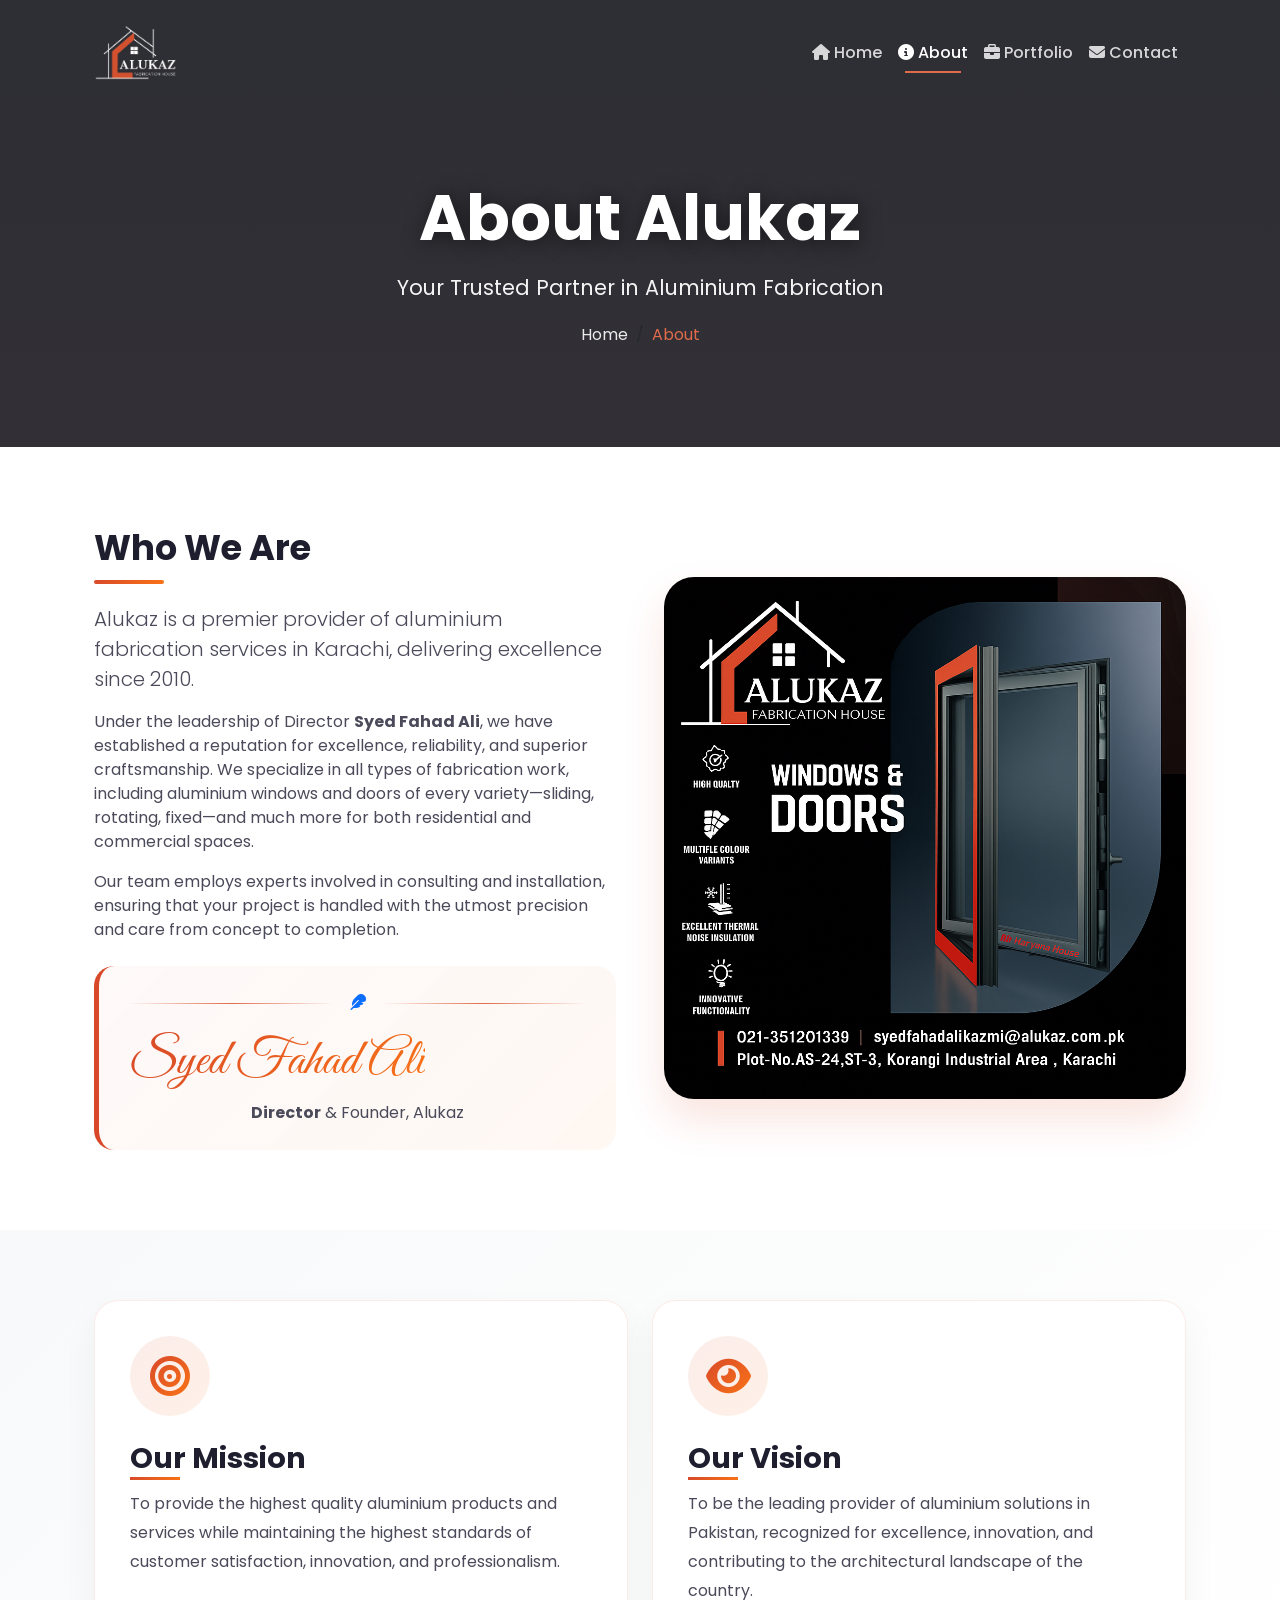
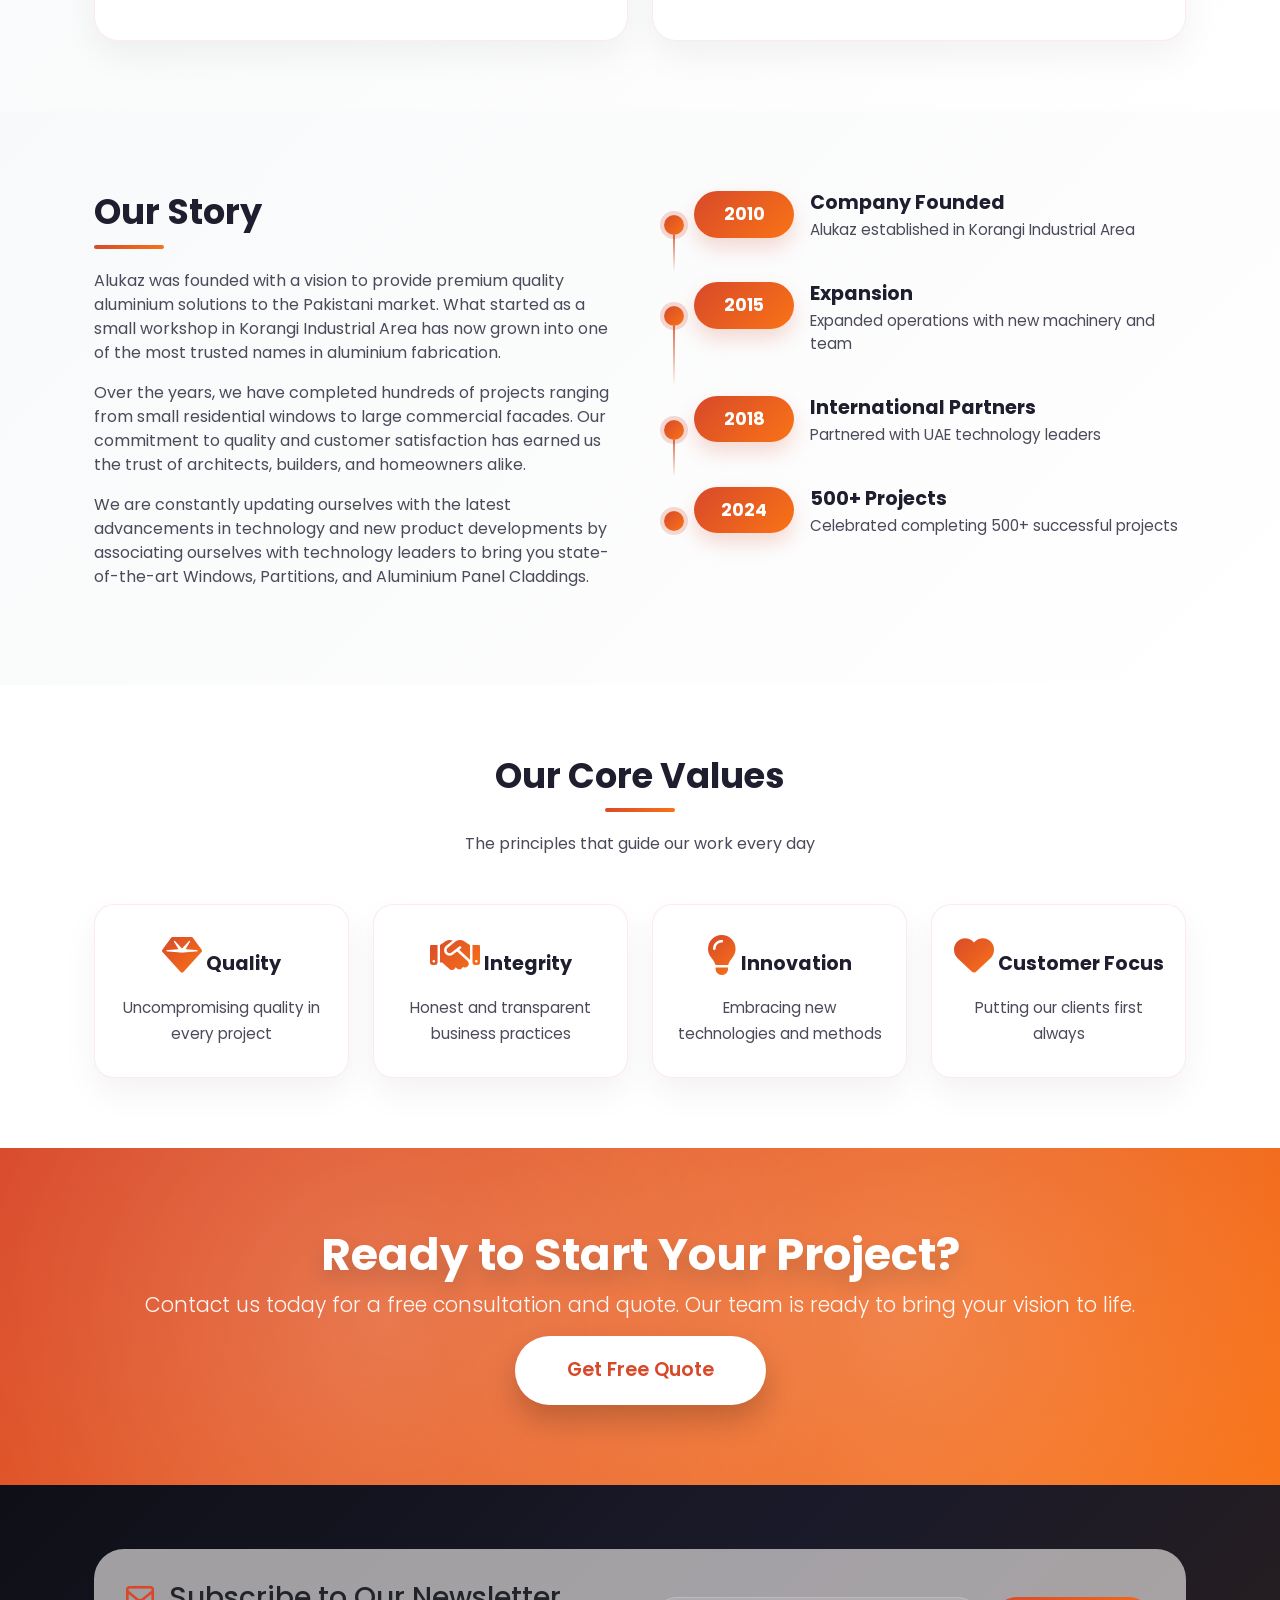
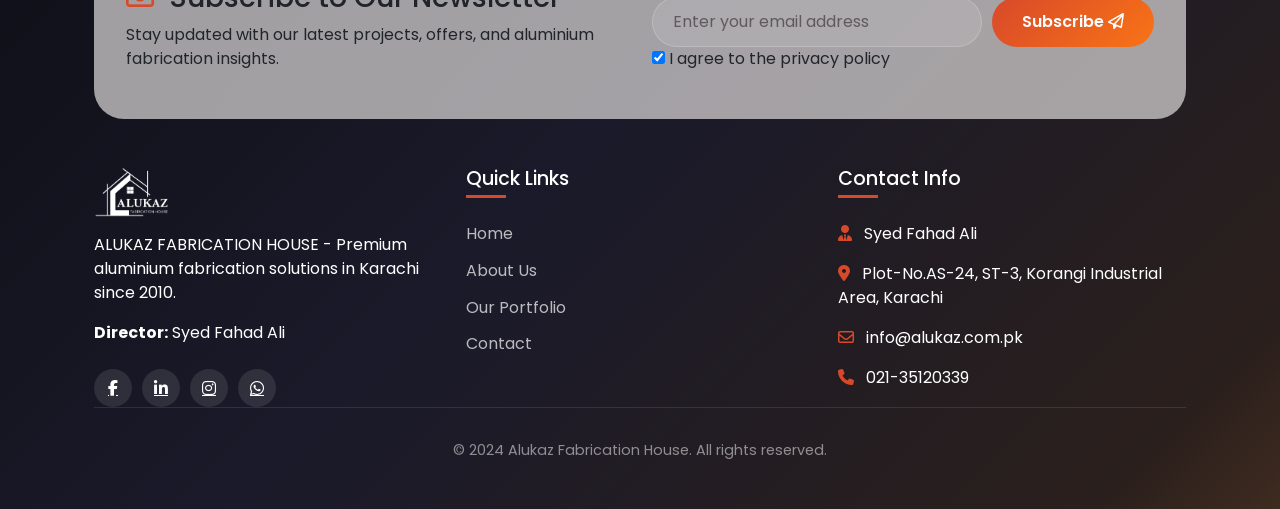
==== commit c34dfd12: "Update about.html" ====
--- a/about.html
+++ b/about.html
@@ -2,7 +2,7 @@
 <html lang="en">
 <head>
     <meta charset="UTF-8">
-    <meta name="viewport" content="width=device-width, initial-scale=1.0">
+    <meta name="viewport" content="width=device-width, initial-scale=1.0, maximum-scale=5.0, user-scalable=yes">
     <title>About Us - Alukaz | Premium Aluminium Fabrication</title>
     
     <!-- Bootstrap CSS -->
@@ -16,12 +16,11 @@
     
     <!-- Google Fonts -->
     <link href="https://fonts.googleapis.com/css2?family=Poppins:wght@300;400;500;600;700;800&display=swap" rel="stylesheet">
-    <link href="https://fonts.googleapis.com/css2?family=Dancing+Script:wght@400;700&display=swap" rel="stylesheet">
     <link href="https://fonts.googleapis.com/css2?family=Great+Vibes&display=swap" rel="stylesheet">
     
     <style>
         /* ========================================
-           Global Styles
+           GLOBAL VARIABLES & RESET
         ======================================== */
         :root {
             --primary: #d8492a;
@@ -29,6 +28,7 @@
             --primary-light: #e06b4a;
             --secondary: #f97316;
             --gradient: linear-gradient(135deg, #d8492a, #f97316);
+            --gradient-hover: linear-gradient(135deg, #f97316, #d8492a);
             --gradient-dark: linear-gradient(135deg, #0f0f17 0%, #1a1a2a 45%, #2a1f1c 90%, #3f2b20 100%);
             --dark: #1e1e2f;
             --dark-light: #2a2a3a;
@@ -38,6 +38,16 @@
             --shadow: 0 10px 30px rgba(0,0,0,0.1);
             --shadow-hover: 0 20px 40px rgba(216,73,42,0.15);
             --transition: all 0.3s ease;
+            --transition-slow: all 0.5s ease;
+            
+            /* Responsive Font Sizes */
+            --fs-xs: clamp(0.75rem, 2vw, 0.875rem);
+            --fs-sm: clamp(0.875rem, 2.5vw, 1rem);
+            --fs-md: clamp(1rem, 3vw, 1.125rem);
+            --fs-lg: clamp(1.125rem, 4vw, 1.5rem);
+            --fs-xl: clamp(1.5rem, 5vw, 2rem);
+            --fs-xxl: clamp(2rem, 6vw, 3rem);
+            --fs-hero: clamp(2.5rem, 8vw, 4rem);
         }
 
         * {
@@ -46,428 +56,55 @@
             box-sizing: border-box;
         }
 
+        html, body {
+            overflow-x: hidden;
+            width: 100%;
+            position: relative;
+            scroll-behavior: smooth;
+        }
+
         body {
             font-family: 'Poppins', sans-serif;
             color: var(--text);
             background: var(--gray);
-            overflow-x: hidden;
+        }
+
+        img {
+            max-width: 100%;
+            height: auto;
+            display: block;
         }
 
         /* ========================================
-           Parallax Effect Styles
-        ======================================== */
-        .parallax-section {
-            position: relative;
-            background-attachment: fixed;
-            background-position: center;
-            background-repeat: no-repeat;
-            background-size: cover;
-            overflow: hidden;
-        }
-
-        .parallax-overlay {
-            position: absolute;
-            top: 0;
-            left: 0;
-            right: 0;
-            bottom: 0;
-            background: rgba(0,0,0,0.5);
-            z-index: 1;
-        }
-
-        .parallax-content {
-            position: relative;
-            z-index: 2;
-            color: white;
-        }
-
-        /* Page Header with Parallax */
-        .page-header {
-            background: linear-gradient(rgba(10,10,18,0.85), rgba(20,15,20,0.85)), url('https://images.unsplash.com/photo-1497366216548-37526070297c?ixlib=rb-4.0.3&auto=format&fit=crop&w=1950&q=80');
-            background-attachment: fixed;
-            background-size: cover;
-            background-position: center;
-            padding: 180px 0 100px;
-            text-align: center;
-            position: relative;
-            margin-bottom: 0;
-        }
-
-        .page-header::before {
-            content: "";
-            position: absolute;
-            inset: 0;
-            background:
-                radial-gradient(700px 400px at 15% 30%, rgba(216,73,42,0.3), transparent 60%),
-                radial-gradient(700px 400px at 85% 25%, rgba(249,115,22,0.25), transparent 60%);
-            pointer-events: none;
-            mix-blend-mode: overlay;
-            opacity: 0.5;
-        }
-
-        .page-header h1 {
-            font-size: 4rem;
-            font-weight: 700;
-            color: white;
-            margin-bottom: 15px;
-            text-shadow: 2px 2px 20px rgba(0,0,0,0.5);
-            animation: fadeInDown 1s ease;
-            position: relative;
-            z-index: 2;
-        }
-
-        .page-header p {
-            font-size: 1.3rem;
-            color: rgba(255,255,255,0.95);
-            max-width: 600px;
-            margin: 0 auto;
-            text-shadow: 1px 1px 10px rgba(0,0,0,0.5);
-            position: relative;
-            z-index: 2;
-        }
-
-        .page-header .breadcrumb {
-            background: transparent;
-            justify-content: center;
-            margin: 20px 0 0;
-            animation: fadeInUp 1s ease;
-            position: relative;
-            z-index: 2;
-        }
-
-        .page-header .breadcrumb-item,
-        .page-header .breadcrumb-item a {
-            color: rgba(255,255,255,0.9);
-            text-decoration: none;
-            font-size: 1rem;
-        }
-
-        .page-header .breadcrumb-item.active {
-            color: var(--primary-light);
-        }
-
-        /* Story Section with Parallax */
-        .story-section {
-            padding: 80px 0;
-            background: linear-gradient(135deg, #f8f9fa, #ffffff);
-            position: relative;
-        }
-
-        .story-section::before {
-            content: '';
-            position: absolute;
-            top: 0;
-            left: 0;
-            right: 0;
-            height: 100px;
-            background: linear-gradient(to bottom, rgba(0,0,0,0.02), transparent);
-            pointer-events: none;
-        }
-
-        /* Mission Vision Section with Parallax Background */
-        .mission-vision {
-            padding: 70px 0;
-            position: relative;
-            background: linear-gradient(135deg, rgba(216,73,42,0.02), rgba(249,115,22,0.02));
-        }
-
-        .mission-vision::before {
-            content: '';
-            position: absolute;
-            top: 0;
-            left: 0;
-            right: 0;
-            bottom: 0;
-            background: url('https://images.unsplash.com/photo-1504917595217-d4dc5ebe6122?ixlib=rb-4.0.3&auto=format&fit=crop&w=1950&q=80');
-            background-attachment: fixed;
-            background-size: cover;
-            background-position: center;
-            opacity: 0.05;
-            pointer-events: none;
-        }
-
-        /* Values Section with Parallax Effect */
-        .values-section {
-            padding: 70px 0;
-            position: relative;
-            background: linear-gradient(135deg, #ffffff, #f8f9fa);
-        }
-
-        .values-section::before {
-            content: '';
-            position: absolute;
-            top: 0;
-            left: 0;
-            right: 0;
-            bottom: 0;
-            background: url('https://images.unsplash.com/photo-1557804506-669a67965ba0?ixlib=rb-4.0.3&auto=format&fit=crop&w=1950&q=80');
-            background-attachment: fixed;
-            background-size: cover;
-            background-position: center;
-            opacity: 0.03;
-            pointer-events: none;
-        }
-
-        /* ========================================
-           NEW CTA ANIMATIONS - Modern & Professional
-        ======================================== */
-        .cta-section {
-            background: var(--gradient) !important;
-            padding: 70px 0 !important;
-            position: relative;
-            overflow: hidden;
-            isolation: isolate;
-        }
-
-        /* Animated Background Particles */
-        .cta-section::before {
-            content: '';
-            position: absolute;
-            top: 0;
-            left: 0;
-            right: 0;
-            bottom: 0;
-            background: 
-                radial-gradient(circle at 20% 30%, rgba(255,255,255,0.15) 0%, transparent 20%),
-                radial-gradient(circle at 80% 70%, rgba(255,255,255,0.1) 0%, transparent 25%),
-                radial-gradient(circle at 40% 80%, rgba(255,255,255,0.12) 0%, transparent 22%),
-                radial-gradient(circle at 90% 20%, rgba(255,255,255,0.08) 0%, transparent 30%);
-            animation: floatParticles 15s ease-in-out infinite;
-            z-index: 1;
-        }
-
-        /* Floating Shapes */
-        .cta-section::after {
-            content: '';
-            position: absolute;
-            top: -50%;
-            left: -50%;
-            width: 200%;
-            height: 200%;
-            background: 
-                repeating-linear-gradient(
-                    45deg,
-                    transparent,
-                    transparent 30px,
-                    rgba(255,255,255,0.03) 30px,
-                    rgba(255,255,255,0.03) 60px
-                );
-            animation: rotatePattern 30s linear infinite;
-            z-index: 1;
-        }
-
-        /* Floating Particles Animation */
-        @keyframes floatParticles {
-            0%, 100% {
-                transform: translate(0, 0) scale(1);
-                opacity: 0.8;
-            }
-            25% {
-                transform: translate(2%, 1%) scale(1.02);
-                opacity: 1;
-            }
-            50% {
-                transform: translate(-1%, 2%) scale(0.98);
-                opacity: 0.9;
-            }
-            75% {
-                transform: translate(1%, -1%) scale(1.01);
-                opacity: 1;
-            }
-        }
-
-        /* Rotating Pattern Animation */
-        @keyframes rotatePattern {
-            0% {
-                transform: rotate(0deg) scale(1);
-            }
-            50% {
-                transform: rotate(5deg) scale(1.05);
-            }
-            100% {
-                transform: rotate(10deg) scale(1);
-            }
-        }
-
-        /* Text Animation - Glow Effect */
-        .cta-section h2 {
-            font-size: 2.5rem !important;
-            margin-bottom: 15px !important;
-            position: relative;
-            z-index: 3;
-            animation: textGlow 3s ease-in-out infinite;
-            text-shadow: 0 0 10px rgba(255,255,255,0.5);
-        }
-
-        @keyframes textGlow {
-            0%, 100% {
-                text-shadow: 0 0 10px rgba(255,255,255,0.5);
-                transform: scale(1);
-            }
-            50% {
-                text-shadow: 0 0 20px rgba(255,255,255,0.8), 0 0 30px rgba(255,255,255,0.3);
-                transform: scale(1.02);
-            }
-        }
-
-        /* Paragraph Animation */
-        .cta-section p {
-            font-size: 1.2rem !important;
-            margin-bottom: 25px !important;
-            position: relative;
-            z-index: 3;
-            animation: slideUp 2s ease-out infinite;
-            opacity: 0.95;
-        }
-
-        @keyframes slideUp {
-            0%, 100% {
-                transform: translateY(0);
-                opacity: 0.95;
-            }
-            50% {
-                transform: translateY(-3px);
-                opacity: 1;
-            }
-        }
-
-        /* Button Animation - Professional Pulse */
-        .cta-section .btn-light {
-            border-radius: 50px;
-            padding: 14px 40px !important;
-            font-weight: 600;
-            border: 2px solid transparent;
-            transition: all 0.4s cubic-bezier(0.175, 0.885, 0.32, 1.275);
-            box-shadow: 0 10px 25px rgba(0,0,0,0.2);
-            position: relative;
-            z-index: 3;
-            background: white;
-            color: var(--primary);
-            overflow: hidden;
-            animation: buttonPulse 2.5s ease-in-out infinite;
-        }
-
-        .cta-section .btn-light::before {
-            content: '';
-            position: absolute;
-            top: 50%;
-            left: 50%;
-            width: 0;
-            height: 0;
-            border-radius: 50%;
-            background: rgba(255,255,255,0.5);
-            transform: translate(-50%, -50%);
-            transition: width 0.6s, height 0.6s;
-            z-index: -1;
-        }
-
-        .cta-section .btn-light:hover {
-            transform: translateY(-5px) scale(1.05);
-            box-shadow: 0 20px 35px rgba(0,0,0,0.3);
-            background: transparent;
-            color: white;
-            border-color: white;
-        }
-
-        .cta-section .btn-light:hover::before {
-            width: 300px;
-            height: 300px;
-            background: rgba(255,255,255,0.2);
-        }
-
-        @keyframes buttonPulse {
-            0%, 100% {
-                transform: scale(1);
-                box-shadow: 0 10px 25px rgba(0,0,0,0.2);
-            }
-            50% {
-                transform: scale(1.05);
-                box-shadow: 0 15px 35px rgba(0,0,0,0.3);
-            }
-        }
-
-        /* Ripple Effect on Button Click (JavaScript will handle) */
-        .cta-section .btn-light:active {
-            transform: scale(0.95);
-            transition: transform 0.2s;
-        }
-
-        /* Floating Icons Animation */
-        .cta-section .floating-icon {
-            position: absolute;
-            color: rgba(255,255,255,0.1);
-            font-size: 2rem;
-            z-index: 2;
-            animation: floatIcon 10s ease-in-out infinite;
-        }
-
-        .cta-section .floating-icon:nth-child(1) {
-            top: 20%;
-            left: 10%;
-            animation-delay: 0s;
-        }
-
-        .cta-section .floating-icon:nth-child(2) {
-            bottom: 30%;
-            right: 15%;
-            animation-delay: 3s;
-        }
-
-        .cta-section .floating-icon:nth-child(3) {
-            top: 40%;
-            right: 25%;
-            animation-delay: 6s;
-        }
-
-        @keyframes floatIcon {
-            0%, 100% {
-                transform: translateY(0) rotate(0deg);
-                opacity: 0.1;
-            }
-            50% {
-                transform: translateY(-20px) rotate(10deg);
-                opacity: 0.2;
-            }
-        }
-
-        /* ========================================
-           Navigation – Same as Portfolio/Contact
+           NAVIGATION - FIXED WITH SIDEBAR
         ======================================== */
         .navbar {
             background: transparent !important;
-            padding: 20px 0;
+            padding: clamp(15px, 3vw, 20px) 0;
             transition: var(--transition);
             position: fixed;
             width: 100%;
             top: 0;
             z-index: 1000;
-            border-bottom-left-radius: 30px;
-            border-bottom-right-radius: 30px;
-            overflow: hidden;
         }
 
         .navbar.scrolled {
             background: var(--gradient-dark) !important;
             backdrop-filter: blur(10px);
+            -webkit-backdrop-filter: blur(10px);
             box-shadow: 0 5px 30px rgba(0,0,0,0.5);
-            padding: 15px 0;
+            padding: clamp(12px, 2.5vw, 15px) 0;
             border-bottom-left-radius: 30px;
-            border-bottom-right-radius: 30px;
-            animation: slideDown 0.5s ease forwards;
-        }
-
-        @keyframes slideDown {
-            0% { transform: translateY(-100%); opacity: 0; }
-            100% { transform: translateY(0); opacity: 1; }
+            border-bottom-right-radius:30px;
         }
 
         .navbar-brand img {
-            height: 55px;
+            height: clamp(40px, 6vw, 55px);
             transition: var(--transition);
         }
 
         .navbar.scrolled .navbar-brand img {
-            height: 45px;
+            height: clamp(35px, 5vw, 45px);
         }
 
         .nav-link {
@@ -475,7 +112,7 @@
             font-weight: 500;
             margin: 0 8px;
             position: relative;
-            font-size: 1rem;
+            font-size: var(--fs-sm);
             padding: 8px 0 !important;
             opacity: 0.9;
         }
@@ -503,16 +140,18 @@
             color: white !important;
         }
 
-        /* Mobile Sidebar Styles */
+        /* Mobile Sidebar - FIXED */
         @media (max-width: 991px) {
             .navbar-collapse {
                 position: fixed;
                 top: 0;
-                right: -300px;
-                width: 280px;
+                right: -100%;
+                width: min(300px, 85%);
                 height: 100vh;
+                height: -webkit-fill-available;
                 background: var(--gradient-dark);
                 backdrop-filter: blur(15px);
+                -webkit-backdrop-filter: blur(15px);
                 padding: 100px 25px 40px;
                 transition: right 0.4s cubic-bezier(0.4, 0, 0.2, 1);
                 z-index: 1050;
@@ -541,33 +180,28 @@
                 padding: 15px 20px !important;
                 margin: 0;
                 border-radius: 12px;
-                font-size: 1.1rem;
+                font-size: var(--fs-md);
                 background: rgba(255,255,255,0.05);
                 border: 1px solid rgba(255,255,255,0.1);
                 display: flex;
                 align-items: center;
                 gap: 12px;
+                min-height: 44px;
             }
 
             .nav-link i {
                 width: 24px;
-                font-size: 1.2rem;
+                font-size: var(--fs-lg);
                 color: var(--primary-light);
             }
 
-            .nav-link:hover {
+            .nav-link:hover,
+            .nav-link.active {
                 background: var(--gradient);
                 transform: translateX(5px);
             }
 
-            .nav-link:hover i {
-                color: white;
-            }
-
-            .nav-link.active {
-                background: var(--gradient);
-            }
-
+            .nav-link:hover i,
             .nav-link.active i {
                 color: white;
             }
@@ -580,13 +214,13 @@
                 position: absolute;
                 top: 25px;
                 right: 25px;
-                background: rgba(255,255,255,0.2);
-                border: 1px solid rgba(255,255,255,0.3);
+                background: rgba(255,255,255,0.15);
+                border: 1px solid rgba(255,255,255,0.25);
                 color: white;
                 width: 45px;
                 height: 45px;
                 border-radius: 50%;
-                font-size: 1.3rem;
+                font-size: var(--fs-lg);
                 display: flex;
                 align-items: center;
                 justify-content: center;
@@ -594,11 +228,14 @@
                 transition: all 0.3s ease;
                 z-index: 1060;
                 backdrop-filter: blur(5px);
+                -webkit-backdrop-filter: blur(5px);
                 box-shadow: 0 4px 12px rgba(0,0,0,0.3);
+                min-width: 44px;
+                min-height: 44px;
             }
 
             .sidebar-close i {
-                font-size: 1.3rem;
+                font-size: var(--fs-lg);
                 color: white;
             }
 
@@ -625,7 +262,7 @@
             .sidebar-header span {
                 color: white;
                 font-weight: 600;
-                font-size: 1.1rem;
+                font-size: var(--fs-md);
             }
 
             .sidebar-overlay {
@@ -636,12 +273,14 @@
                 height: 100%;
                 background: rgba(0,0,0,0.6);
                 backdrop-filter: blur(4px);
+                -webkit-backdrop-filter: blur(4px);
                 z-index: 1049;
                 display: none;
             }
             
             .sidebar-overlay.show {
                 display: block;
+                animation: fadeIn 0.3s ease;
             }
 
             .navbar-toggler {
@@ -651,15 +290,33 @@
                 border-radius: 14px;
                 margin-left: auto;
                 z-index: 1060;
+                min-height: 44px;
             }
 
             .navbar-toggler:focus {
                 box-shadow: none;
+                outline: none;
             }
 
             .navbar-toggler-icon {
                 filter: brightness(0) invert(1);
             }
+
+            @keyframes fadeIn {
+                from { opacity: 0; }
+                to { opacity: 1; }
+            }
+        }
+
+        /* Body when sidebar is open */
+        body.sidebar-open {
+            overflow: hidden;
+            position: fixed;
+            width: 100%;
+            height: 100%;
+            top: 0;
+            left: 0;
+            right: 0;
         }
 
         @media (min-width: 992px) {
@@ -674,28 +331,60 @@
             }
         }
 
-        .navbar::before {
-            content: '';
-            position: absolute;
-            bottom: 0;
-            left: 0;
-            width: 100%;
-            height: 3px;
-            background: linear-gradient(90deg, transparent, rgba(249,115,22,0.3), rgba(216,73,42,0.5), rgba(249,115,22,0.3), transparent);
-            transform: scaleX(0);
-            transform-origin: center;
-            transition: transform 0.5s ease;
-        }
-
-        .navbar:hover::before {
-            transform: scaleX(1);
-        }
-
         /* ========================================
-           Section Titles
+           PAGE HEADER - FULLY RESPONSIVE
+        ======================================== */
+        .page-header {
+            background: linear-gradient(rgba(10,10,18,0.85), rgba(20,15,20,0.85)), url('https://images.unsplash.com/photo-1497366216548-37526070297c?ixlib=rb-4.0.3&auto=format&fit=crop&w=1950&q=80');
+            background-attachment: fixed;
+            background-size: cover;
+            background-position: center;
+            padding: clamp(120px, 20vw, 180px) 0 clamp(60px, 10vw, 100px);
+            text-align: center;
+            position: relative;
+        }
+
+        .page-header h1 {
+            font-size: var(--fs-hero);
+            font-weight: 700;
+            color: white;
+            margin-bottom: 15px;
+            text-shadow: 2px 2px 20px rgba(0,0,0,0.5);
+            padding: 0 15px;
+        }
+
+        .page-header p {
+            font-size: clamp(1rem, 4vw, 1.3rem);
+            color: rgba(255,255,255,0.95);
+            max-width: 600px;
+            margin: 0 auto;
+            padding: 0 15px;
+        }
+
+        .page-header .breadcrumb {
+            background: transparent;
+            justify-content: center;
+            margin: 20px 0 0;
+            flex-wrap: wrap;
+            padding: 0 15px;
+        }
+
+        .page-header .breadcrumb-item,
+        .page-header .breadcrumb-item a {
+            color: rgba(255,255,255,0.9);
+            text-decoration: none;
+            font-size: clamp(0.9rem, 2.5vw, 1rem);
+        }
+
+        .page-header .breadcrumb-item.active {
+            color: var(--primary-light);
+        }
+
+        /* ========================================
+           SECTION TITLES - RESPONSIVE
         ======================================== */
         .section-title {
-            font-size: 2.2rem;
+            font-size: clamp(1.8rem, 5vw, 2.2rem);
             font-weight: 700;
             color: var(--dark);
             margin-bottom: 20px;
@@ -708,7 +397,7 @@
             position: absolute;
             bottom: 0;
             left: 0;
-            width: 70px;
+            width: min(70px, 20vw);
             height: 4px;
             background: var(--gradient);
             border-radius: 2px;
@@ -720,48 +409,354 @@
         }
 
         /* ========================================
-           About Content Section
+           MISSION VISION CARDS - FIXED UI WITH ANIMATIONS
+        ======================================== */
+        .mission-vision {
+            padding: clamp(40px, 8vw, 70px) 0;
+            background: linear-gradient(135deg, #f8f9fa, #ffffff);
+        }
+
+        .mission-card, .vision-card {
+            background: white;
+            border-radius: 24px;
+            padding: clamp(25px, 5vw, 35px) !important;
+            height: 100%;
+            position: relative;
+            overflow: hidden;
+            box-shadow: 0 15px 35px rgba(0,0,0,0.05);
+            border: 1px solid rgba(216,73,42,0.1);
+            transition: all 0.4s cubic-bezier(0.175, 0.885, 0.32, 1.275);
+            z-index: 1;
+        }
+
+        /* Animated gradient border */
+        .mission-card::before, .vision-card::before {
+            content: '';
+            position: absolute;
+            top: -2px;
+            left: -2px;
+            right: -2px;
+            bottom: -2px;
+            background: linear-gradient(45deg, #d8492a, #f97316, #d8492a, #f97316);
+            background-size: 400% 400%;
+            border-radius: 26px;
+            z-index: -1;
+            opacity: 0;
+            transition: opacity 0.4s ease;
+            animation: gradientMove 3s ease infinite;
+        }
+
+        .mission-card:hover::before, .vision-card:hover::before {
+            opacity: 1;
+        }
+
+        @keyframes gradientMove {
+            0% { background-position: 0% 50%; }
+            50% { background-position: 100% 50%; }
+            100% { background-position: 0% 50%; }
+        }
+
+        .mission-card::after, .vision-card::after {
+            content: '';
+            position: absolute;
+            top: 0;
+            left: 0;
+            right: 0;
+            height: 5px;
+            background: var(--gradient);
+            transform: scaleX(0);
+            transform-origin: left;
+            transition: transform 0.5s ease;
+        }
+
+        .mission-card:hover::after, .vision-card:hover::after {
+            transform: scaleX(1);
+        }
+
+        .mission-card:hover, .vision-card:hover {
+            transform: translateY(-15px) scale(1.02);
+            box-shadow: 0 30px 50px rgba(216,73,42,0.2);
+        }
+
+        .icon-circle {
+            width: clamp(70px, 10vw, 80px);
+            height: clamp(70px, 10vw, 80px);
+            background: linear-gradient(135deg, rgba(216,73,42,0.1), rgba(249,115,22,0.1));
+            border-radius: 50%;
+            display: flex;
+            align-items: center;
+            justify-content: center;
+            margin-bottom: 25px;
+            transition: all 0.4s ease;
+            position: relative;
+        }
+
+        .icon-circle::before {
+            content: '';
+            position: absolute;
+            inset: -3px;
+            border-radius: 50%;
+            background: var(--gradient);
+            opacity: 0;
+            transition: opacity 0.4s ease;
+            z-index: -1;
+        }
+
+        .mission-card:hover .icon-circle::before,
+        .vision-card:hover .icon-circle::before {
+            opacity: 1;
+        }
+
+        .mission-card:hover .icon-circle,
+        .vision-card:hover .icon-circle {
+            transform: rotateY(180deg) scale(1.1);
+            background: var(--gradient);
+        }
+
+        .icon-circle i {
+            font-size: clamp(2rem, 4vw, 2.5rem) !important;
+            background: var(--gradient);
+            -webkit-background-clip: text;
+            -webkit-text-fill-color: transparent;
+            transition: all 0.4s ease;
+        }
+
+        .mission-card:hover .icon-circle i,
+        .vision-card:hover .icon-circle i {
+            background: white;
+            -webkit-background-clip: text;
+            -webkit-text-fill-color: transparent;
+            transform: scale(1.1) rotateY(180deg);
+        }
+
+        .mission-card h3, .vision-card h3 {
+            font-size: clamp(1.5rem, 4vw, 1.8rem);
+            font-weight: 700;
+            margin-bottom: 15px;
+            color: var(--dark);
+            transition: color 0.3s ease;
+            position: relative;
+            display: inline-block;
+        }
+
+        .mission-card h3::after, .vision-card h3::after {
+            content: '';
+            position: absolute;
+            bottom: -5px;
+            left: 0;
+            width: 50px;
+            height: 3px;
+            background: var(--gradient);
+            transition: width 0.3s ease;
+        }
+
+        .mission-card:hover h3::after, .vision-card:hover h3::after {
+            width: 100%;
+        }
+
+        .mission-card p, .vision-card p {
+            font-size: clamp(0.95rem, 2.5vw, 1rem);
+            line-height: 1.8;
+            color: var(--text);
+            margin-bottom: 0;
+            transition: color 0.3s ease;
+        }
+
+        .mission-card:hover p, .vision-card:hover p {
+            color: var(--dark);
+        }
+
+        /* ========================================
+           VALUES CARDS - FIXED UI WITH ANIMATIONS
+        ======================================== */
+        .values-section {
+            padding: clamp(40px, 8vw, 70px) 0;
+            background: white;
+        }
+
+        .value-card {
+            background: white;
+            border-radius: 20px;
+            padding: clamp(25px, 4vw, 30px) clamp(15px, 3vw, 20px);
+            height: 100%;
+            position: relative;
+            overflow: hidden;
+            box-shadow: 0 15px 35px rgba(0,0,0,0.05);
+            border: 1px solid rgba(216,73,42,0.1);
+            transition: all 0.4s cubic-bezier(0.175, 0.885, 0.32, 1.275);
+            z-index: 1;
+        }
+
+        /* Animated background */
+        .value-card::before {
+            content: '';
+            position: absolute;
+            top: 0;
+            left: 0;
+            right: 0;
+            bottom: 0;
+            background: var(--gradient);
+            opacity: 0;
+            transition: opacity 0.4s ease;
+            z-index: -1;
+        }
+
+        /* Corner accents */
+        .value-card::after {
+            content: '';
+            position: absolute;
+            top: 10px;
+            left: 10px;
+            width: 50px;
+            height: 50px;
+            border-top: 3px solid var(--primary);
+            border-left: 3px solid var(--primary);
+            opacity: 0;
+            transition: all 0.4s ease;
+        }
+
+        .value-card .corner-accent {
+            position: absolute;
+            bottom: 10px;
+            right: 10px;
+            width: 50px;
+            height: 50px;
+            border-bottom: 3px solid var(--secondary);
+            border-right: 3px solid var(--secondary);
+            opacity: 0;
+            transition: all 0.4s ease;
+        }
+
+        .value-card:hover::before {
+            opacity: 1;
+        }
+
+        .value-card:hover::after,
+        .value-card:hover .corner-accent {
+            opacity: 1;
+            width: 80px;
+            height: 80px;
+        }
+
+        .value-card:hover {
+            transform: translateY(-15px) scale(1.05);
+            box-shadow: 0 30px 50px rgba(216,73,42,0.25);
+            border-color: transparent;
+        }
+
+        .value-card i {
+            font-size: clamp(2rem, 5vw, 2.5rem);
+            background: var(--gradient);
+            -webkit-background-clip: text;
+            -webkit-text-fill-color: transparent;
+            margin-bottom: 20px;
+            transition: all 0.4s ease;
+            display: inline-block;
+        }
+
+        .value-card:hover i {
+            transform: scale(1.2) rotateY(360deg);
+            background: white;
+            -webkit-background-clip: text;
+            -webkit-text-fill-color: transparent;
+        }
+
+        .value-card h5 {
+            font-size: clamp(1.1rem, 3vw, 1.2rem);
+            font-weight: 700;
+            margin-bottom: 12px;
+            color: var(--dark);
+            transition: all 0.3s ease;
+            position: relative;
+            display: inline-block;
+        }
+
+        .value-card h5::after {
+            content: '';
+            position: absolute;
+            bottom: -5px;
+            left: 50%;
+            transform: translateX(-50%);
+            width: 0;
+            height: 2px;
+            background: white;
+            transition: width 0.3s ease;
+        }
+
+        .value-card:hover h5 {
+            color: white;
+        }
+
+        .value-card:hover h5::after {
+            width: 50px;
+        }
+
+        .value-card p {
+            font-size: clamp(0.85rem, 2.5vw, 0.95rem);
+            line-height: 1.7;
+            color: var(--text);
+            margin-bottom: 0;
+            transition: color 0.3s ease;
+        }
+
+        .value-card:hover p {
+            color: white;
+        }
+
+        /* Animation delays for value cards */
+        .value-card[data-aos-delay="100"] { transition-delay: 0.1s; }
+        .value-card[data-aos-delay="200"] { transition-delay: 0.2s; }
+        .value-card[data-aos-delay="300"] { transition-delay: 0.3s; }
+        .value-card[data-aos-delay="400"] { transition-delay: 0.4s; }
+
+        /* ========================================
+           ABOUT CONTENT - RESPONSIVE
         ======================================== */
         .about-content {
-            padding: 80px 0;
+            padding: clamp(40px, 8vw, 80px) 0;
             background: white;
-            position: relative;
-        }
-
-        .about-content::before {
-            content: '';
-            position: absolute;
-            top: -50px;
-            left: 0;
-            right: 0;
-            height: 100px;
-            background: linear-gradient(to top, transparent, rgba(216,73,42,0.02));
-            pointer-events: none;
         }
 
         .about-image {
             border-radius: 30px;
             overflow: hidden;
             box-shadow: var(--shadow-hover);
-            transition: var(--transition);
-            transform: perspective(1000px) rotateY(0deg);
+            transition: var(--transition-slow);
+            margin-top: clamp(20px, 5vw, 0);
+            position: relative;
+        }
+
+        .about-image::before {
+            content: '';
+            position: absolute;
+            inset: 0;
+            background: var(--gradient);
+            opacity: 0;
+            transition: opacity 0.4s ease;
+            z-index: 1;
+            pointer-events: none;
         }
 
         .about-image:hover {
-            transform: perspective(1000px) rotateY(2deg) scale(1.02);
+            transform: scale(1.02) rotate(1deg);
+            box-shadow: 0 30px 60px rgba(216,73,42,0.25);
+        }
+
+        .about-image:hover::before {
+            opacity: 0.1;
         }
 
         /* ========================================
-           GENERATED SIGNATURE STYLES
+           SIGNATURE - FULLY RESPONSIVE
         ======================================== */
         .signature-box {
-            padding: 25px 30px;
+            padding: clamp(20px, 4vw, 25px) clamp(20px, 5vw, 30px);
             background: linear-gradient(135deg, rgba(216,73,42,0.03), rgba(249,115,22,0.05));
             border-radius: 20px;
             border-left: 5px solid var(--primary);
             position: relative;
             overflow: hidden;
-            box-shadow: 0 10px 30px rgba(216,73,42,0.1);
+            transition: var(--transition);
         }
 
         .signature-box::before {
@@ -771,86 +766,51 @@
             right: -50%;
             width: 200px;
             height: 200px;
-            background: radial-gradient(circle, rgba(216,73,42,0.1) 0%, transparent 70%);
+            background: radial-gradient(circle, rgba(216,73,42,0.1), transparent 70%);
             border-radius: 50%;
-            pointer-events: none;
+            transition: var(--transition-slow);
+        }
+
+        .signature-box:hover::before {
+            transform: scale(1.5);
         }
 
         .generated-signature {
             font-family: 'Great Vibes', cursive;
-            font-size: 3.2rem;
+            font-size: clamp(2rem, 6vw, 3.2rem);
             font-weight: 400;
-            color: var(--primary);
-            line-height: 1;
-            margin-bottom: 10px;
-            text-shadow: 2px 2px 4px rgba(0,0,0,0.1);
-            position: relative;
-            display: inline-block;
-            background: linear-gradient(135deg, var(--primary) 0%, var(--secondary) 100%);
+            background: linear-gradient(135deg, var(--primary), var(--secondary));
             -webkit-background-clip: text;
             -webkit-text-fill-color: transparent;
             background-clip: text;
-            letter-spacing: 1px;
-        }
-
-        .generated-signature::after {
-            content: '';
-            position: absolute;
-            bottom: 0;
-            left: 0;
-            width: 100%;
-            height: 2px;
-            background: var(--gradient);
-            transform: scaleX(0.3);
-            transform-origin: left;
-            transition: transform 0.3s ease;
-        }
-
-        .signature-box:hover .generated-signature::after {
-            transform: scaleX(1);
-        }
-
-        .signature-title {
-            font-size: 1rem;
-            color: var(--text);
-            margin-top: 5px;
-        }
-
-        .signature-title strong {
-            color: var(--primary);
-            font-size: 1.1rem;
-        }
-
-        .signature-divider {
-            display: flex;
-            align-items: center;
-            gap: 15px;
-            margin: 15px 0 10px;
-        }
-
-        .signature-divider-line {
-            flex: 1;
-            height: 1px;
-            background: linear-gradient(90deg, transparent, var(--primary-light), transparent);
-        }
-
-        .signature-divider-icon {
-            color: var(--primary);
-            font-size: 1.2rem;
-            opacity: 0.7;
+            line-height: 1.2;
+            transition: var(--transition);
+            position: relative;
+            display: inline-block;
+        }
+
+        .signature-box:hover .generated-signature {
+            transform: scale(1.05);
+            letter-spacing: 2px;
         }
 
         /* ========================================
-           Timeline Section
+           TIMELINE - RESPONSIVE
         ======================================== */
         .story-section {
-            padding: 80px 0;
+            padding: clamp(40px, 8vw, 80px) 0;
             background: linear-gradient(135deg, #f8f9fa, #ffffff);
         }
 
         .timeline-item {
             position: relative;
-            padding-left: 30px;
+            padding-left: clamp(20px, 4vw, 30px);
+            margin-bottom: 2rem;
+            transition: var(--transition);
+        }
+
+        .timeline-item:hover {
+            transform: translateX(10px);
         }
 
         .timeline-item::before {
@@ -858,30 +818,24 @@
             position: absolute;
             left: 0;
             top: 24px;
-            width: 15px;
-            height: 15px;
+            width: 20px;
+            height: 20px;
             border-radius: 50%;
             background: var(--gradient);
             box-shadow: 0 0 0 4px rgba(216,73,42,0.2);
-            animation: pulse 2s infinite;
-        }
-
-        @keyframes pulse {
-            0% {
-                box-shadow: 0 0 0 4px rgba(216,73,42,0.2);
-            }
-            50% {
-                box-shadow: 0 0 0 8px rgba(216,73,42,0.1);
-            }
-            100% {
-                box-shadow: 0 0 0 4px rgba(216,73,42,0.2);
-            }
+            transition: all 0.3s ease;
+            z-index: 2;
+        }
+
+        .timeline-item:hover::before {
+            transform: scale(1.3);
+            box-shadow: 0 0 0 6px rgba(216,73,42,0.3);
         }
 
         .timeline-item::after {
             content: '';
             position: absolute;
-            left: 7px;
+            left: 9px;
             top: 44px;
             width: 2px;
             height: calc(100% - 30px);
@@ -895,179 +849,139 @@
         .timeline-year {
             background: var(--gradient) !important;
             border-radius: 50px !important;
-            padding: 8px 20px !important;
-            font-size: 1rem;
-            box-shadow: 0 5px 15px rgba(216,73,42,0.2);
+            padding: clamp(8px, 2vw, 10px) clamp(20px, 4vw, 25px) !important;
+            font-size: clamp(0.95rem, 2.5vw, 1.1rem);
+            font-weight: 700;
+            color: white !important;
+            box-shadow: 0 10px 20px rgba(216,73,42,0.2);
+            transition: var(--transition);
+            border: none !important;
+            min-width: 100px;
+            text-align: center;
+        }
+
+        .timeline-item:hover .timeline-year {
+            transform: scale(1.05);
+            box-shadow: 0 15px 30px rgba(216,73,42,0.3);
         }
 
         .timeline-content h5 {
-            font-weight: 600;
+            font-size: clamp(1.1rem, 3vw, 1.2rem);
+            font-weight: 700;
+            margin-bottom: 5px;
             color: var(--dark);
-            margin-bottom: 5px;
         }
 
         .timeline-content p {
+            font-size: clamp(0.9rem, 2.5vw, 0.95rem);
             color: var(--text);
-            margin: 0;
+        }
+
+        @media (max-width: 576px) {
+            .timeline-item {
+                flex-wrap: wrap;
+            }
+            .timeline-year {
+                margin-bottom: 10px;
+                width: 100%;
+            }
         }
 
         /* ========================================
-           Mission Vision Cards – PADDING REDUCED
+           CTA SECTION - FULLY RESPONSIVE
         ======================================== */
-        .mission-card, .vision-card {
-            background: linear-gradient(145deg, #ffffff, #f8f9fa) !important;
-            border: 1px solid rgba(216,73,42,0.1);
-            transition: var(--transition);
+        .cta-section {
+            background: var(--gradient) !important;
+            padding: clamp(50px, 8vw, 80px) 0 !important;
             position: relative;
             overflow: hidden;
-            padding: 25px !important;
-            border-radius: 20px !important;
-            box-shadow: 0 10px 30px rgba(0,0,0,0.05);
-        }
-
-        .mission-card::before, .vision-card::before {
+        }
+
+        .cta-section::before {
             content: '';
             position: absolute;
             top: 0;
             left: 0;
             right: 0;
-            height: 4px;
-            background: var(--gradient);
-            transform: scaleX(0);
-            transition: transform 0.5s ease;
-        }
-
-        .mission-card:hover::before, .vision-card:hover::before {
-            transform: scaleX(1);
-        }
-
-        .mission-card:hover, .vision-card:hover {
-            transform: translateY(-5px);
-            box-shadow: var(--shadow-hover);
-        }
-
-        .icon-circle {
-            width: 60px;
-            height: 60px;
-            background: linear-gradient(135deg, rgba(216,73,42,0.1), rgba(249,115,22,0.1));
-            border-radius: 50%;
-            display: flex;
-            align-items: center;
-            justify-content: center;
-            margin-bottom: 15px;
-        }
-
-        .icon-circle i {
-            font-size: 2rem !important;
-            background: var(--gradient);
-            -webkit-background-clip: text;
-            -webkit-text-fill-color: transparent;
-        }
-
-        .mission-card h3, .vision-card h3 {
-            font-size: 1.5rem;
-            margin-bottom: 10px;
-            color: var(--dark);
-        }
-
-        .mission-card p, .vision-card p {
-            font-size: 0.95rem !important;
-            line-height: 1.6;
-            margin-bottom: 0;
-            color: var(--text);
+            bottom: 0;
+            background: radial-gradient(circle at 30% 50%, rgba(255,255,255,0.2), transparent 50%),
+                        radial-gradient(circle at 70% 50%, rgba(255,255,255,0.2), transparent 50%);
+            animation: pulseGlow 3s ease-in-out infinite;
+        }
+
+        @keyframes pulseGlow {
+            0%, 100% { opacity: 0.5; }
+            50% { opacity: 1; }
+        }
+
+        .cta-section h2 {
+            font-size: clamp(1.8rem, 5vw, 2.8rem) !important;
+            color: white;
+            text-shadow: 0 10px 20px rgba(0,0,0,0.2);
+            animation: slideUpFade 1s ease;
+        }
+
+        .cta-section p {
+            font-size: clamp(1.1rem, 3.5vw, 1.3rem) !important;
+            color: rgba(255,255,255,0.95);
+            animation: slideUpFade 1s ease 0.2s both;
+        }
+
+        .cta-section .btn-light {
+            border-radius: 60px;
+            padding: clamp(14px, 3vw, 18px) clamp(35px, 8vw, 50px) !important;
+            font-size: clamp(1rem, 3vw, 1.2rem);
+            font-weight: 600;
+            border: 2px solid transparent;
+            background: white;
+            color: var(--primary);
+            transition: all 0.4s cubic-bezier(0.175, 0.885, 0.32, 1.275);
+            box-shadow: 0 15px 30px rgba(0,0,0,0.2);
+            position: relative;
+            overflow: hidden;
+            animation: slideUpFade 1s ease 0.4s both;
+        }
+
+        .cta-section .btn-light:hover {
+            transform: translateY(-5px) scale(1.05);
+            box-shadow: 0 25px 45px rgba(0,0,0,0.3);
+            background: transparent;
+            color: white;
+            border-color: white;
+        }
+
+        @keyframes slideUpFade {
+            from {
+                opacity: 0;
+                transform: translateY(30px);
+            }
+            to {
+                opacity: 1;
+                transform: translateY(0);
+            }
         }
 
         /* ========================================
-           Values Section
-        ======================================== */
-        .values-section {
-            padding: 70px 0;
-        }
-
-        .value-card {
-            background: white;
-            border-radius: 20px;
-            box-shadow: var(--shadow);
-            transition: var(--transition);
-            height: 100%;
-            border: 1px solid rgba(216,73,42,0.08);
-            padding: 25px;
-            backdrop-filter: blur(10px);
-        }
-
-        .value-card:hover {
-            transform: translateY(-5px);
-            box-shadow: var(--shadow-hover);
-        }
-
-        .value-card i {
-            font-size: 2rem;
-            background: var(--gradient);
-            -webkit-background-clip: text;
-            -webkit-text-fill-color: transparent;
-        }
-
-        .value-card h5 {
-            font-weight: 600;
-            color: var(--dark);
-            margin-bottom: 8px;
-            font-size: 1.1rem;
-        }
-
-        .value-card p {
-            color: var(--text);
-            margin: 0;
-            font-size: 0.9rem;
-        }
-
-        /* ========================================
-           Footer – Same as Portfolio/Contact
+           FOOTER
         ======================================== */
         footer {
             background: var(--gradient-dark);
             color: white;
-            padding: 60px 0 20px;
+            padding: 4rem 0 2rem;
+        }
+
+        .footer-logo img {
+            height: 50px;
+            filter: brightness(0) invert(1);
+            margin-bottom: 1rem;
+        }
+
+        .footer-widget h5 {
+            color: white;
+            font-size: 1.2rem;
+            margin-bottom: 1.5rem;
             position: relative;
-            overflow: hidden;
-        }
-
-        footer::before {
-            content: "";
-            position: absolute;
-            inset: 0;
-            background: rgba(0,0,0,0.2);
-            pointer-events: none;
-        }
-
-        footer > .container {
-            position: relative;
-            z-index: 1;
-        }
-
-        .footer-logo {
-            display: flex;
-            align-items: center;
-            margin-bottom: 20px;
-        }
-        .footer-logo img {
-            height: 60px;
-            width: auto;
-            filter: brightness(0) invert(1);
-            opacity: 0.95;
-            transition: var(--transition);
-        }
-        .footer-logo img:hover {
-            opacity: 1;
-            transform: scale(1.02);
-        }
-
-        .footer-widget h5 {
-            font-size: 1.2rem;
-            font-weight: 600;
-            margin-bottom: 25px;
-            position: relative;
-            padding-bottom: 10px;
-            color: #fff;
+            padding-bottom: 0.5rem;
         }
 
         .footer-widget h5::after {
@@ -1080,246 +994,159 @@
             background: var(--primary);
         }
 
-        .footer-widget p, .footer-widget li, .footer-widget a {
-            color: rgba(255,255,255,0.7);
-            font-size: 0.95rem;
-            line-height: 1.8;
-        }
-
         .footer-links {
             list-style: none;
             padding: 0;
         }
+
         .footer-links li {
-            margin-bottom: 10px;
-        }
+            margin-bottom: 0.8rem;
+        }
+
         .footer-links a {
             color: rgba(255,255,255,0.7);
             text-decoration: none;
             transition: var(--transition);
         }
+
         .footer-links a:hover {
-            color: var(--primary-light);
-            padding-left: 8px;
+            color: var(--primary);
+            padding-left: 5px;
         }
 
         .social-links {
             display: flex;
-            gap: 15px;
-            margin-top: 20px;
-        }
+            gap: 10px;
+            margin-top: 1.5rem;
+            flex-wrap: wrap;
+        }
+
         .social-links a {
             width: 38px;
             height: 38px;
-            background: rgba(255,255,255,0.08);
+            background: rgba(255,255,255,0.1);
             border-radius: 50%;
             display: flex;
             align-items: center;
             justify-content: center;
             color: white;
             transition: var(--transition);
-            font-size: 1rem;
-            border: 1px solid rgba(255,255,255,0.1);
-        }
+        }
+
         .social-links a:hover {
             background: var(--primary);
-            color: white;
             transform: translateY(-5px);
         }
 
         .newsletter-section {
-            background: rgba(250, 241, 241, 0.87);
-            backdrop-filter: blur(8px);
-            border-radius: 24px;
-            padding: 30px;
-            margin-bottom: 40px;
-            border: 1px solid rgba(255,255,255,0.08);
-            box-shadow: 0 15px 35px rgba(167, 91, 91, 0.4);
-        }
-        .newsletter-section h3 {
-            color: black;
-            font-weight: 600;
-        }
-        .newsletter-section p {
-            color: black;
-        }
+            background: rgba(223, 218, 218, 0.705);
+            border-radius: 30px;
+            padding: 2rem;
+            margin-bottom: 3rem;
+        }
+
         .newsletter-form {
             display: flex;
             gap: 10px;
             flex-wrap: wrap;
         }
+
         .newsletter-form .form-control {
             flex: 1;
             min-width: 250px;
             background: rgba(255,255,255,0.1);
-            border: 1px solid rgba(32, 21, 21, 0.39);
-            color: black;
-            padding: 15px 20px;
+            border: 1px solid rgba(255,255,255,0.2);
+            color: rgb(0, 0, 0);
+            padding: 12px 20px;
             border-radius: 50px;
         }
+
         .newsletter-form .form-control::placeholder {
-            color: rgb(82, 75, 75);
-        }
-        .newsletter-form .form-control:focus {
-            border-color: var(--primary);
-            background: rgba(255,255,255,0.15);
-            box-shadow: 0 0 0 3px rgba(216,73,42,0.2);
-            outline: none;
-        }
+            color: rgba(80, 77, 77, 0.849);
+        }
+
         .btn-newsletter {
-            padding: 15px 35px;
-            border: none;
+            padding: 12px 30px;
             background: var(--gradient);
             color: white;
+            border: none;
             border-radius: 50px;
             font-weight: 600;
-            transition: 0.2s;
-            display: inline-flex;
-            align-items: center;
-            gap: 10px;
-        }
+            transition: var(--transition);
+        }
+
         .btn-newsletter:hover {
             transform: translateY(-2px);
             box-shadow: 0 10px 25px rgba(216,73,42,0.4);
         }
-        .newsletter-checkbox {
-            margin-top: 15px;
-            color: rgb(0, 0, 0);
-            font-size: 0.85rem;
-        }
-        .newsletter-checkbox input[type="checkbox"] {
-            accent-color: var(--primary);
-            margin-right: 8px;
-        }
 
         .copyright {
             text-align: center;
-            padding-top: 40px;
-            margin-top: 40px;
+            padding-top: 2rem;
             border-top: 1px solid rgba(255,255,255,0.1);
             color: rgba(255,255,255,0.5);
             font-size: 0.9rem;
         }
 
         /* ========================================
-           Back to Top
+           BACK TO TOP - RESPONSIVE
         ======================================== */
         #back-to-top {
             position: fixed;
-            bottom: 30px;
-            right: 30px;
-            width: 45px;
-            height: 45px;
+            bottom: clamp(20px, 5vw, 30px);
+            right: clamp(20px, 5vw, 30px);
+            width: clamp(45px, 8vw, 50px);
+            height: clamp(45px, 8vw, 50px);
             background: var(--gradient);
             border: none;
             border-radius: 50%;
             color: white;
-            font-size: 1.1rem;
+            font-size: clamp(1.1rem, 2.5vw, 1.2rem);
             cursor: pointer;
             display: none;
             z-index: 99;
-            transition: var(--transition);
-            box-shadow: 0 5px 20px rgba(216,73,42,0.3);
+            transition: all 0.4s cubic-bezier(0.175, 0.885, 0.32, 1.275);
+            box-shadow: 0 10px 25px rgba(216,73,42,0.3);
         }
 
         #back-to-top.show {
             display: block;
-            animation: fadeIn 0.3s ease;
+            animation: bounceIn 0.5s ease;
+        }
+
+        @keyframes bounceIn {
+            0% { opacity: 0; transform: scale(0.3); }
+            50% { opacity: 1; transform: scale(1.1); }
+            100% { transform: scale(1); }
         }
 
         #back-to-top:hover {
-            transform: translateY(-5px);
-            box-shadow: 0 15px 30px rgba(216,73,42,0.4);
-        }
-
-        @keyframes fadeIn {
-            from {
-                opacity: 0;
-                transform: translateY(20px);
-            }
-            to {
-                opacity: 1;
-                transform: translateY(0);
-            }
+            transform: translateY(-8px) scale(1.1);
+            box-shadow: 0 20px 40px rgba(216,73,42,0.4);
         }
 
         /* ========================================
-           Responsive
+           UTILITY CLASSES
         ======================================== */
-        @media (max-width: 991px) {
-            .page-header h1 {
-                font-size: 3rem;
+        .container {
+            padding-left: clamp(15px, 4vw, 24px);
+            padding-right: clamp(15px, 4vw, 24px);
+        }
+
+        /* iOS Fix */
+        @supports (-webkit-touch-callout: none) {
+            .navbar-collapse {
+                height: -webkit-fill-available;
             }
             .page-header {
-                padding: 150px 0 80px;
-            }
-            .cta-section h2 {
-                font-size: 2rem !important;
-            }
-            .floating-icon {
-                display: none;
-            }
-        }
-
-        @media (max-width: 768px) {
-            .page-header h1 {
-                font-size: 2.5rem;
-            }
-            .page-header p {
-                font-size: 1.1rem;
-            }
-            .section-title {
-                font-size: 1.8rem;
-            }
-            .about-content .col-lg-6:first-child {
-                margin-bottom: 30px;
-            }
-            .timeline-item {
-                padding-left: 25px;
-            }
-            .newsletter-form {
-                flex-direction: column;
-            }
-            .btn-newsletter {
-                width: 100%;
-                justify-content: center;
-            }
-            .generated-signature {
-                font-size: 2.5rem;
-            }
-            .cta-section h2 {
-                font-size: 1.8rem !important;
-            }
-            .cta-section p {
-                font-size: 1rem !important;
-            }
-        }
-
-        @media (max-width: 576px) {
-            .navbar-brand img {
-                height: 45px;
-            }
-            .page-header h1 {
-                font-size: 2rem;
-            }
-            .page-header p {
-                font-size: 1rem;
-            }
-            .generated-signature {
-                font-size: 2rem;
-            }
-            .mission-card, .vision-card {
-                padding: 20px !important;
-            }
-            .cta-section {
-                padding: 50px 0 !important;
+                background-attachment: scroll;
             }
         }
     </style>
 </head>
 <body>
 
-    <!-- Navigation - Same as Portfolio/Contact -->
+    <!-- Navigation -->
     <nav class="navbar navbar-expand-lg navbar-light fixed-top" id="mainNav">
         <div class="container">
             <a class="navbar-brand" href="index.html">
@@ -1329,23 +1156,18 @@
                 <span class="navbar-toggler-icon"></span>
             </button>
             
-            <!-- Sidebar overlay -->
             <div class="sidebar-overlay" id="sidebarOverlay"></div>
             
-            <!-- Sidebar Navigation -->
             <div class="collapse navbar-collapse" id="navbarNav">
-                <!-- Sidebar Header with Logo -->
                 <div class="sidebar-header">
                     <img src="images/ALUKAZ.png" alt="Alukaz">
                     <span>Alukaz</span>
                 </div>
                 
-                <!-- Close Button -->
                 <button class="sidebar-close" id="sidebarClose">
                     <i class="fa-solid fa-times"></i>
                 </button>
                 
-                <!-- Navigation Links with icons -->
                 <ul class="navbar-nav ms-auto">
                     <li class="nav-item">
                         <a class="nav-link" href="index.html">
@@ -1372,7 +1194,7 @@
         </div>
     </nav>
 
-    <!-- Page Header with Parallax -->
+    <!-- Page Header -->
     <section class="page-header">
         <div class="container">
             <h1>About Alukaz</h1>
@@ -1389,34 +1211,28 @@
     <!-- About Content -->
     <section class="about-content">
         <div class="container">
-            <div class="row align-items-center">
-                <div class="col-lg-6" data-aos="fade-right">
+            <div class="row align-items-center g-5">
+                <div class="col-lg-6" data-aos="fade-right" data-aos-duration="1000">
                     <h2 class="section-title">Who We Are</h2>
-                    <p class="lead">Alukaz is a premier provider of aluminium fabrication services in Karachi, delivering excellence since 2010.</p>
+                    <p class="lead fs-5">Alukaz is a premier provider of aluminium fabrication services in Karachi, delivering excellence since 2010.</p>
                     <p>Under the leadership of Director <strong>Syed Fahad Ali</strong>, we have established a reputation for excellence, reliability, and superior craftsmanship. We specialize in all types of fabrication work, including aluminium windows and doors of every variety—sliding, rotating, fixed—and much more for both residential and commercial spaces.</p>
-                    <p>Our team employs experts involved in consulting and installation, ensuring that your project is handled with the utmost precision and care from concept to completion. Every project we undertake is a testament to our commitment to quality and customer satisfaction.</p>
+                    <p>Our team employs experts involved in consulting and installation, ensuring that your project is handled with the utmost precision and care from concept to completion.</p>
                     
-                    <!-- GENERATED SIGNATURE - No image needed -->
-                    <div class="signature-box mt-4">
-                        <div class="signature-divider">
-                            <span class="signature-divider-line"></span>
-                            <span class="signature-divider-icon"><i class="fa-solid fa-feather"></i></span>
-                            <span class="signature-divider-line"></span>
+                    <div class="signature-box mt-4" data-aos="fade-up" data-aos-delay="200">
+                        <div class="d-flex align-items-center gap-3 mb-3">
+                            <span class="flex-grow-1" style="height:1px; background:linear-gradient(90deg, transparent, var(--primary-light), transparent)"></span>
+                            <span class="text-primary"><i class="fa-solid fa-feather"></i></span>
+                            <span class="flex-grow-1" style="height:1px; background:linear-gradient(90deg, transparent, var(--primary-light), transparent)"></span>
                         </div>
-                        <div class="generated-signature">
+                        <div class="generated-signature text-center">
                             Syed Fahad Ali
                         </div>
-                        <div class="signature-title">
+                        <div class="signature-title text-center mt-2">
                             <strong>Director</strong> & Founder, Alukaz
-                        </div>
-                        <div class="signature-divider">
-                            <span class="signature-divider-line"></span>
-                            <span class="signature-divider-icon"><i class="fa-regular fa-star"></i></span>
-                            <span class="signature-divider-line"></span>
                         </div>
                     </div>
                 </div>
-                <div class="col-lg-6" data-aos="fade-left">
+                <div class="col-lg-6" data-aos="fade-left" data-aos-duration="1000">
                     <div class="about-image">
                         <img src="images/sidebarImage.png" alt="Alukaz Team" class="img-fluid w-100">
                     </div>
@@ -1425,41 +1241,69 @@
         </div>
     </section>
 
-    <!-- Our Story Section with Parallax Background -->
+    <!-- Mission Vision Section - FIXED UI WITH ANIMATIONS -->
+    <section class="mission-vision">
+        <div class="container">
+            <div class="row g-4">
+                <div class="col-md-6" data-aos="fade-up" data-aos-duration="1000" data-aos-delay="100">
+                    <div class="mission-card">
+                        <div class="icon-circle">
+                            <i class="fa-solid fa-bullseye"></i>
+                        </div>
+                        <h3>Our Mission</h3>
+                        <p>To provide the highest quality aluminium products and services while maintaining the highest standards of customer satisfaction, innovation, and professionalism.</p>
+                        <div class="corner-accent"></div>
+                    </div>
+                </div>
+                <div class="col-md-6" data-aos="fade-up" data-aos-duration="1000" data-aos-delay="200">
+                    <div class="vision-card">
+                        <div class="icon-circle">
+                            <i class="fa-solid fa-eye"></i>
+                        </div>
+                        <h3>Our Vision</h3>
+                        <p>To be the leading provider of aluminium solutions in Pakistan, recognized for excellence, innovation, and contributing to the architectural landscape of the country.</p>
+                        <div class="corner-accent"></div>
+                    </div>
+                </div>
+            </div>
+        </div>
+    </section>
+
+    <!-- Our Story Section -->
     <section class="story-section">
         <div class="container">
-            <div class="row">
-                <div class="col-lg-6" data-aos="fade-right">
+            <div class="row g-5">
+                <div class="col-lg-6" data-aos="fade-right" data-aos-duration="1000">
                     <h2 class="section-title">Our Story</h2>
                     <p>Alukaz was founded with a vision to provide premium quality aluminium solutions to the Pakistani market. What started as a small workshop in Korangi Industrial Area has now grown into one of the most trusted names in aluminium fabrication.</p>
                     <p>Over the years, we have completed hundreds of projects ranging from small residential windows to large commercial facades. Our commitment to quality and customer satisfaction has earned us the trust of architects, builders, and homeowners alike.</p>
                     <p>We are constantly updating ourselves with the latest advancements in technology and new product developments by associating ourselves with technology leaders to bring you state-of-the-art Windows, Partitions, and Aluminium Panel Claddings.</p>
                 </div>
-                <div class="col-lg-6" data-aos="fade-left">
+                <div class="col-lg-6" data-aos="fade-left" data-aos-duration="1000">
                     <div class="timeline">
-                        <div class="timeline-item d-flex mb-4">
-                            <div class="timeline-year bg-primary text-white p-3 rounded-3 me-4 fw-bold">2010</div>
+                        <div class="timeline-item d-flex flex-column flex-sm-row align-items-start gap-3 mb-4" data-aos="fade-up" data-aos-delay="100">
+                            <div class="timeline-year text-white fw-bold">2010</div>
                             <div class="timeline-content">
                                 <h5>Company Founded</h5>
                                 <p>Alukaz established in Korangi Industrial Area</p>
                             </div>
                         </div>
-                        <div class="timeline-item d-flex mb-4">
-                            <div class="timeline-year bg-primary text-white p-3 rounded-3 me-4 fw-bold">2015</div>
+                        <div class="timeline-item d-flex flex-column flex-sm-row align-items-start gap-3 mb-4" data-aos="fade-up" data-aos-delay="200">
+                            <div class="timeline-year text-white fw-bold">2015</div>
                             <div class="timeline-content">
                                 <h5>Expansion</h5>
                                 <p>Expanded operations with new machinery and team</p>
                             </div>
                         </div>
-                        <div class="timeline-item d-flex mb-4">
-                            <div class="timeline-year bg-primary text-white p-3 rounded-3 me-4 fw-bold">2018</div>
+                        <div class="timeline-item d-flex flex-column flex-sm-row align-items-start gap-3 mb-4" data-aos="fade-up" data-aos-delay="300">
+                            <div class="timeline-year text-white fw-bold">2018</div>
                             <div class="timeline-content">
                                 <h5>International Partners</h5>
                                 <p>Partnered with UAE technology leaders</p>
                             </div>
                         </div>
-                        <div class="timeline-item d-flex mb-4">
-                            <div class="timeline-year bg-primary text-white p-3 rounded-3 me-4 fw-bold">2024</div>
+                        <div class="timeline-item d-flex flex-column flex-sm-row align-items-start gap-3 mb-4" data-aos="fade-up" data-aos-delay="400">
+                            <div class="timeline-year text-white fw-bold">2024</div>
                             <div class="timeline-content">
                                 <h5>500+ Projects</h5>
                                 <p>Celebrated completing 500+ successful projects</p>
@@ -1471,91 +1315,68 @@
         </div>
     </section>
 
-    <!-- Mission Vision Section – with Parallax Background -->
-    <section class="mission-vision py-4">
+    <!-- Values Section - FIXED UI WITH ANIMATIONS -->
+    <section class="values-section">
         <div class="container">
-            <div class="row g-3">
-                <div class="col-md-6" data-aos="fade-up" data-aos-delay="100">
-                    <div class="mission-card rounded-4 h-100">
-                        <div class="icon-circle">
-                            <i class="fa-solid fa-bullseye fa-2x"></i>
-                        </div>
-                        <h3>Our Mission</h3>
-                        <p>To provide the highest quality aluminium products and services while maintaining the highest standards of customer satisfaction, innovation, and professionalism.</p>
+            <h2 class="section-title text-center" data-aos="fade-up">Our Core Values</h2>
+            <p class="text-center mb-5 fs-6" data-aos="fade-up" data-aos-delay="100">The principles that guide our work every day</p>
+            
+            <div class="row g-4">
+                <div class="col-lg-3 col-md-6" data-aos="zoom-in" data-aos-duration="800" data-aos-delay="100">
+                    <div class="value-card text-center">
+                        <i class="fa-solid fa-gem"></i>
+                        <h5>Quality</h5>
+                        <p>Uncompromising quality in every project</p>
+                        <div class="corner-accent"></div>
                     </div>
                 </div>
-                <div class="col-md-6" data-aos="fade-up" data-aos-delay="200">
-                    <div class="vision-card rounded-4 h-100">
-                        <div class="icon-circle">
-                            <i class="fa-solid fa-eye fa-2x"></i>
-                        </div>
-                        <h3>Our Vision</h3>
-                        <p>To be the leading provider of aluminium solutions in Pakistan, recognized for excellence, innovation, and contributing to the architectural landscape of the country.</p>
+                <div class="col-lg-3 col-md-6" data-aos="zoom-in" data-aos-duration="800" data-aos-delay="200">
+                    <div class="value-card text-center">
+                        <i class="fa-solid fa-handshake"></i>
+                        <h5>Integrity</h5>
+                        <p>Honest and transparent business practices</p>
+                        <div class="corner-accent"></div>
+                    </div>
+                </div>
+                <div class="col-lg-3 col-md-6" data-aos="zoom-in" data-aos-duration="800" data-aos-delay="300">
+                    <div class="value-card text-center">
+                        <i class="fa-solid fa-lightbulb"></i>
+                        <h5>Innovation</h5>
+                        <p>Embracing new technologies and methods</p>
+                        <div class="corner-accent"></div>
+                    </div>
+                </div>
+                <div class="col-lg-3 col-md-6" data-aos="zoom-in" data-aos-duration="800" data-aos-delay="400">
+                    <div class="value-card text-center">
+                        <i class="fa-solid fa-heart"></i>
+                        <h5>Customer Focus</h5>
+                        <p>Putting our clients first always</p>
+                        <div class="corner-accent"></div>
                     </div>
                 </div>
             </div>
         </div>
     </section>
 
-    <!-- Values Section with Parallax Background -->
-    <section class="values-section">
-        <div class="container">
-            <h2 class="section-title text-center">Our Core Values</h2>
-            <p class="text-center mb-4">The principles that guide our work every day</p>
-            
-            <div class="row g-3">
-                <div class="col-lg-3 col-md-6" data-aos="zoom-in" data-aos-delay="100">
-                    <div class="value-card text-center">
-                        <i class="fa-solid fa-gem mb-3"></i>
-                        <h5>Quality</h5>
-                        <p>Uncompromising quality in every project</p>
-                    </div>
-                </div>
-                <div class="col-lg-3 col-md-6" data-aos="zoom-in" data-aos-delay="200">
-                    <div class="value-card text-center">
-                        <i class="fa-solid fa-handshake mb-3"></i>
-                        <h5>Integrity</h5>
-                        <p>Honest and transparent business practices</p>
-                    </div>
-                </div>
-                <div class="col-lg-3 col-md-6" data-aos="zoom-in" data-aos-delay="300">
-                    <div class="value-card text-center">
-                        <i class="fa-solid fa-lightbulb mb-3"></i>
-                        <h5>Innovation</h5>
-                        <p>Embracing new technologies and methods</p>
-                    </div>
-                </div>
-                <div class="col-lg-3 col-md-6" data-aos="zoom-in" data-aos-delay="400">
-                    <div class="value-card text-center">
-                        <i class="fa-solid fa-heart mb-3"></i>
-                        <h5>Customer Focus</h5>
-                        <p>Putting our clients first always</p>
-                    </div>
-                </div>
-            </div>
+    <!-- Call to Action Section -->
+    <section class="cta-section text-white">
+        <div class="container text-center">
+            <h2 class="fw-bold">Ready to Start Your Project?</h2>
+            <p class="lead">Contact us today for a free consultation and quote. Our team is ready to bring your vision to life.</p>
+            <a href="contact.html" class="btn btn-light">Get Free Quote</a>
         </div>
     </section>
 
-    <!-- Call to Action Section -->
-    <section class="cta-section py-5 text-white" id="contact">
-        <div class="container text-center">
-            <h2 class="display-5 fw-bold mb-4">Ready to Start Your Project?</h2>
-            <p class="lead mb-4">Contact us today for a free consultation and quote. Our team is ready to bring your vision to life.</p>
-            <a href="contact.html" class="btn btn-light btn-lg px-5 py-3">Get Free Quote</a>
-        </div>
-    </section>
-
-    <!-- Footer - Same as Portfolio/Contact -->
+  <!-- Footer -->
     <footer>
         <div class="container">
-            <!-- Newsletter Section -->
             <div class="row">
                 <div class="col-12">
                     <div class="newsletter-section" data-aos="fade-up">
                         <div class="row align-items-center">
                             <div class="col-lg-6">
-                                <h3><i class="fa-regular fa-envelope me-2" style="color: var(--primary);"></i> Subscribe to Our Newsletter</h3>
-                                <p>Stay updated with our latest projects, offers, and aluminium fabrication insights. No spam, only valuable updates.</p>
+                                <h3 class="text-dark"><i class="fa-regular fa-envelope me-2" style="color: var(--primary);"></i> Subscribe to Our Newsletter</h3>
+                                <p class="text-dark">Stay updated with our latest projects, offers, and aluminium fabrication insights.</p>
                             </div>
                             <div class="col-lg-6">
                                 <form class="newsletter-form" id="newsletterForm">
@@ -1566,7 +1387,7 @@
                                 </form>
                                 <div class="newsletter-checkbox">
                                     <input type="checkbox" id="privacyPolicy" checked>
-                                    <label for="privacyPolicy">I agree to the privacy policy and terms of service</label>
+                                    <label class="text-dark" for="privacyPolicy">I agree to the privacy policy</label>
                                 </div>
                             </div>
                         </div>
@@ -1574,14 +1395,13 @@
                 </div>
             </div>
 
-            <!-- Footer Widgets with Logo -->
             <div class="row g-4">
                 <div class="col-lg-4 col-md-6">
                     <div class="footer-widget">
                         <div class="footer-logo">
                             <img src="images/ALUKAZ.png" alt="Alukaz Logo">
                         </div>
-                        <p>ALUKAZ FABRICATION HOUSE - We Deal in all Type of Metal Fabrication. Premium aluminium fabrication solutions provider in Karachi since 2010.</p>
+                        <p>ALUKAZ FABRICATION HOUSE - Premium aluminium fabrication solutions in Karachi since 2010.</p>
                         <p><strong>Director:</strong> Syed Fahad Ali</p>
                         <div class="social-links">
                             <a href="#"><i class="fa-brands fa-facebook-f"></i></a>
@@ -1607,22 +1427,23 @@
                 <div class="col-lg-4 col-md-6">
                     <div class="footer-widget">
                         <h5>Contact Info</h5>
-                        <p><i class="fa-solid fa-user-tie me-2" style="color: var(--primary);"></i> Syed Fahad Ali (Director)</p>
+                        <p><i class="fa-solid fa-user-tie me-2" style="color: var(--primary);"></i> Syed Fahad Ali</p>
                         <p><i class="fa-solid fa-location-dot me-2" style="color: var(--primary);"></i> Plot-No.AS-24, ST-3, Korangi Industrial Area, Karachi</p>
-                        <p><i class="fa-regular fa-envelope me-2" style="color: var(--primary);"></i> syedfahadalikazmi@alukaz.com.pk</p>
-                        <p><i class="fa-solid fa-phone me-2" style="color: var(--primary);"></i> 021-35120339 | 0331-3175114</p>
+                        <p><i class="fa-regular fa-envelope me-2" style="color: var(--primary);"></i> info@alukaz.com.pk</p>
+                        <p><i class="fa-solid fa-phone me-2" style="color: var(--primary);"></i> 021-35120339</p>
                     </div>
                 </div>
             </div>
             
             <div class="copyright">
-                <p>&copy; 2024 Alukaz Fabrication House. All rights reserved. Designed with <i class="fa-solid fa-heart" style="color: var(--primary);"></i> for Alukaz</p>
+                <p>&copy; 2024 Alukaz Fabrication House. All rights reserved.</p>
             </div>
         </div>
     </footer>
 
+
     <!-- Back to Top Button -->
-    <button id="back-to-top" class="btn btn-primary rounded-circle">
+    <button id="back-to-top">
         <i class="fa-solid fa-arrow-up"></i>
     </button>
 
@@ -1634,9 +1455,10 @@
     <script>
         // Initialize AOS
         AOS.init({
-            duration: 1000,
+            duration: 800,
             once: true,
-            offset: 50
+            offset: 50,
+            disable: window.innerWidth < 768
         });
 
         // Navbar scroll effect
@@ -1647,7 +1469,6 @@
                 $('#mainNav').removeClass('scrolled');
             }
             
-            // Back to top button
             if ($(this).scrollTop() > 300) {
                 $('#back-to-top').addClass('show');
             } else {
@@ -1659,31 +1480,40 @@
             $('html, body').animate({ scrollTop: 0 }, 600);
         });
 
-        // Sidebar functionality
+        // Sidebar functionality - FIXED
         $(document).ready(function() {
             const $sidebar = $('#navbarNav');
             const $overlay = $('#sidebarOverlay');
             const $toggle = $('#sidebarToggle');
             const $closeBtn = $('#sidebarClose');
+            const $body = $('body');
+            const $window = $(window);
 
             function openSidebar() {
+                const scrollY = $window.scrollTop();
                 $sidebar.addClass('show');
                 $overlay.addClass('show');
-                $('body').css('overflow', 'hidden');
+                $body.addClass('sidebar-open').data('scroll-position', scrollY).css('top', -scrollY + 'px');
+                $toggle.attr('aria-expanded', 'true');
             }
 
             function closeSidebar() {
+                const scrollY = $body.data('scroll-position');
                 $sidebar.removeClass('show');
                 $overlay.removeClass('show');
-                $('body').css('overflow', '');
+                $body.removeClass('sidebar-open').css('top', '');
+                if (scrollY !== undefined) $window.scrollTop(scrollY);
+                $toggle.attr('aria-expanded', 'false');
             }
 
             $toggle.on('click', function(e) {
+                e.preventDefault();
                 e.stopPropagation();
-                openSidebar();
+                $sidebar.hasClass('show') ? closeSidebar() : openSidebar();
             });
 
             $closeBtn.on('click', function(e) {
+                e.preventDefault();
                 e.stopPropagation();
                 closeSidebar();
             });
@@ -1699,16 +1529,14 @@
             });
 
             $('.nav-link').on('click', function() {
-                if ($(window).width() < 992) {
+                if ($window.width() < 992) {
                     closeSidebar();
                 }
             });
 
-            $(window).on('resize', function() {
-                if ($(window).width() >= 992) {
-                    $sidebar.removeClass('show');
-                    $overlay.removeClass('show');
-                    $('body').css('overflow', '');
+            $window.on('resize', function() {
+                if ($window.width() >= 992 && $sidebar.hasClass('show')) {
+                    closeSidebar();
                 }
             });
         });
@@ -1716,26 +1544,21 @@
         // Newsletter Form
         $('#newsletterForm').submit(function(e) {
             e.preventDefault();
-            alert('Thank you for subscribing to our newsletter!');
+            if (!$('#privacyPolicy').is(':checked')) { 
+                alert('Please agree to the privacy policy.'); 
+                return; 
+            }
+            alert('Thank you for subscribing!');
             $(this).find('input[type="email"]').val('');
         });
 
-        // Add ripple effect to CTA button
-        document.querySelector('.cta-section .btn-light').addEventListener('click', function(e) {
-            let ripple = document.createElement('span');
-            ripple.classList.add('ripple');
-            this.appendChild(ripple);
-            
-            let x = e.clientX - e.target.offsetLeft;
-            let y = e.clientY - e.target.offsetTop;
-            
-            ripple.style.left = x + 'px';
-            ripple.style.top = y + 'px';
-            
-            setTimeout(() => {
-                ripple.remove();
-            }, 600);
-        });
+        // iOS height fix
+        function setVH() {
+            let vh = window.innerHeight * 0.01;
+            document.documentElement.style.setProperty('--vh', `${vh}px`);
+        }
+        setVH();
+        $(window).on('resize', setVH);
     </script>
 </body>
-</html>+</html>
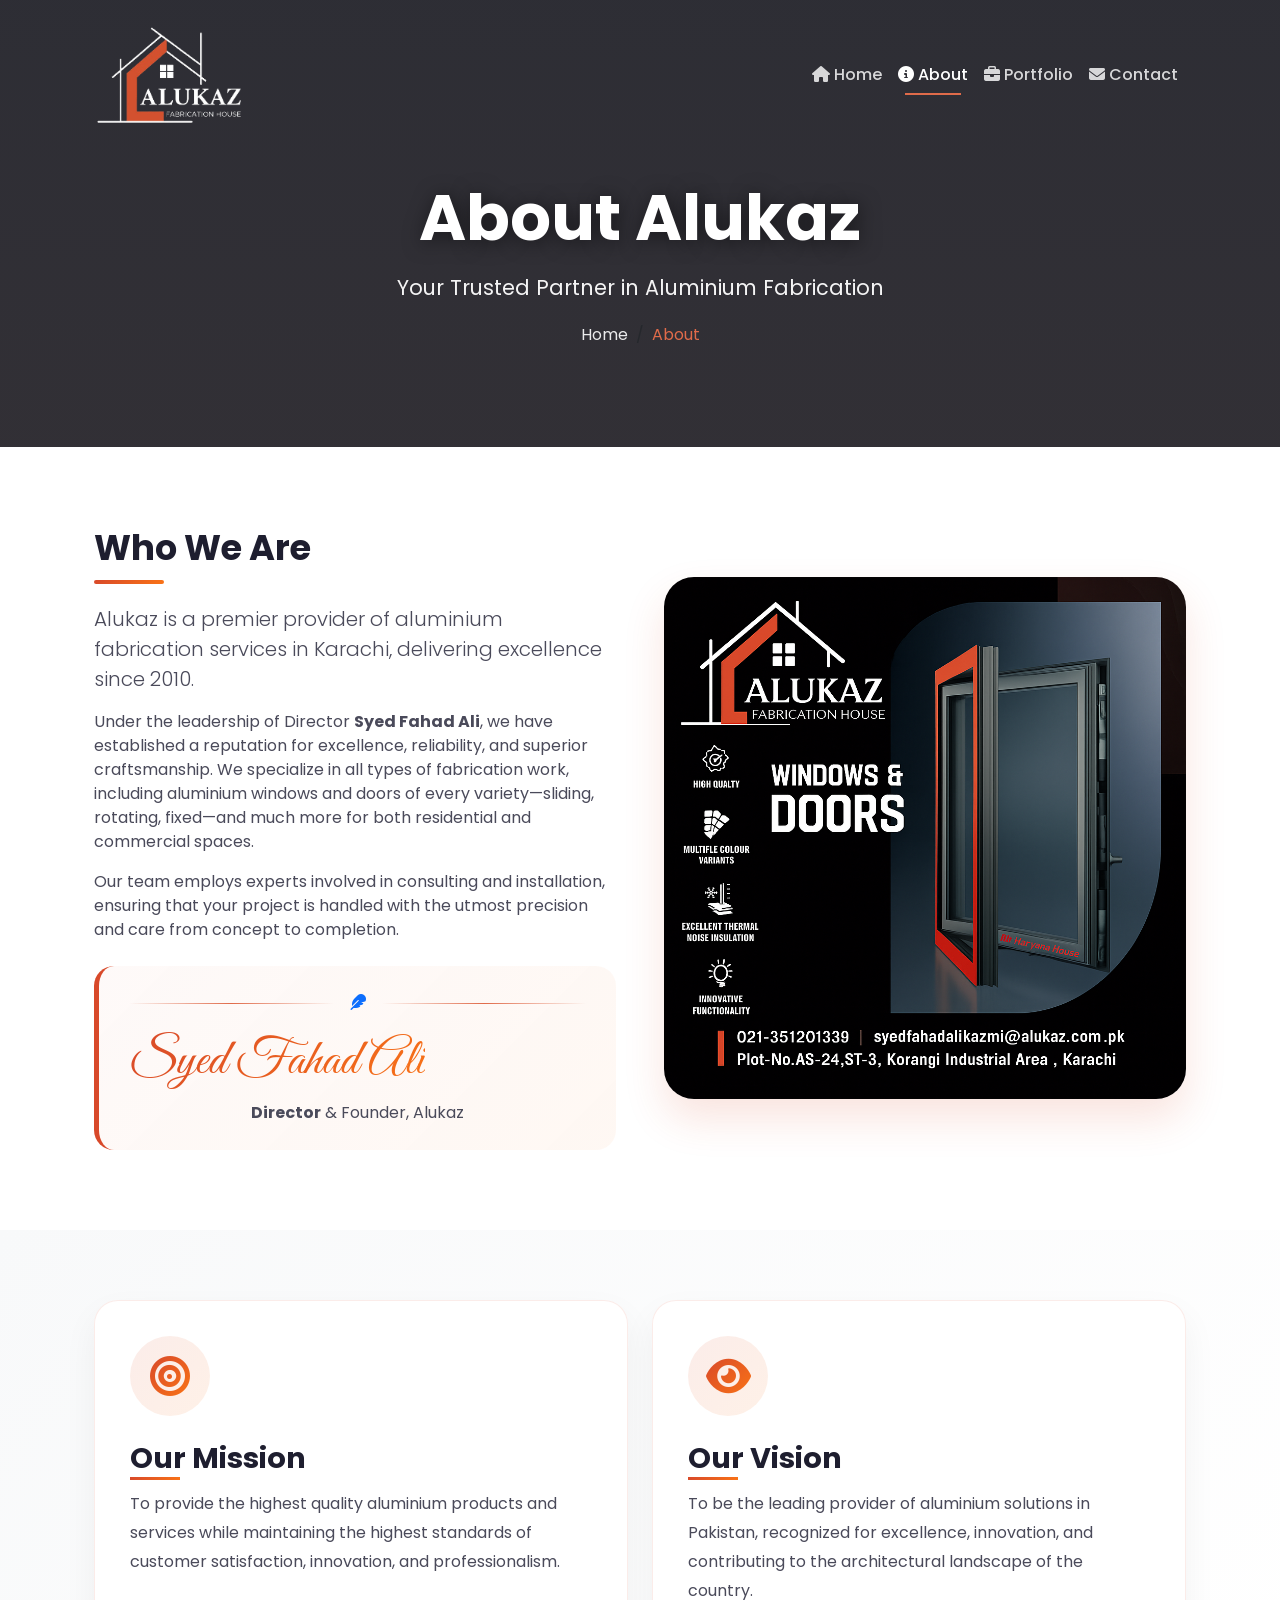
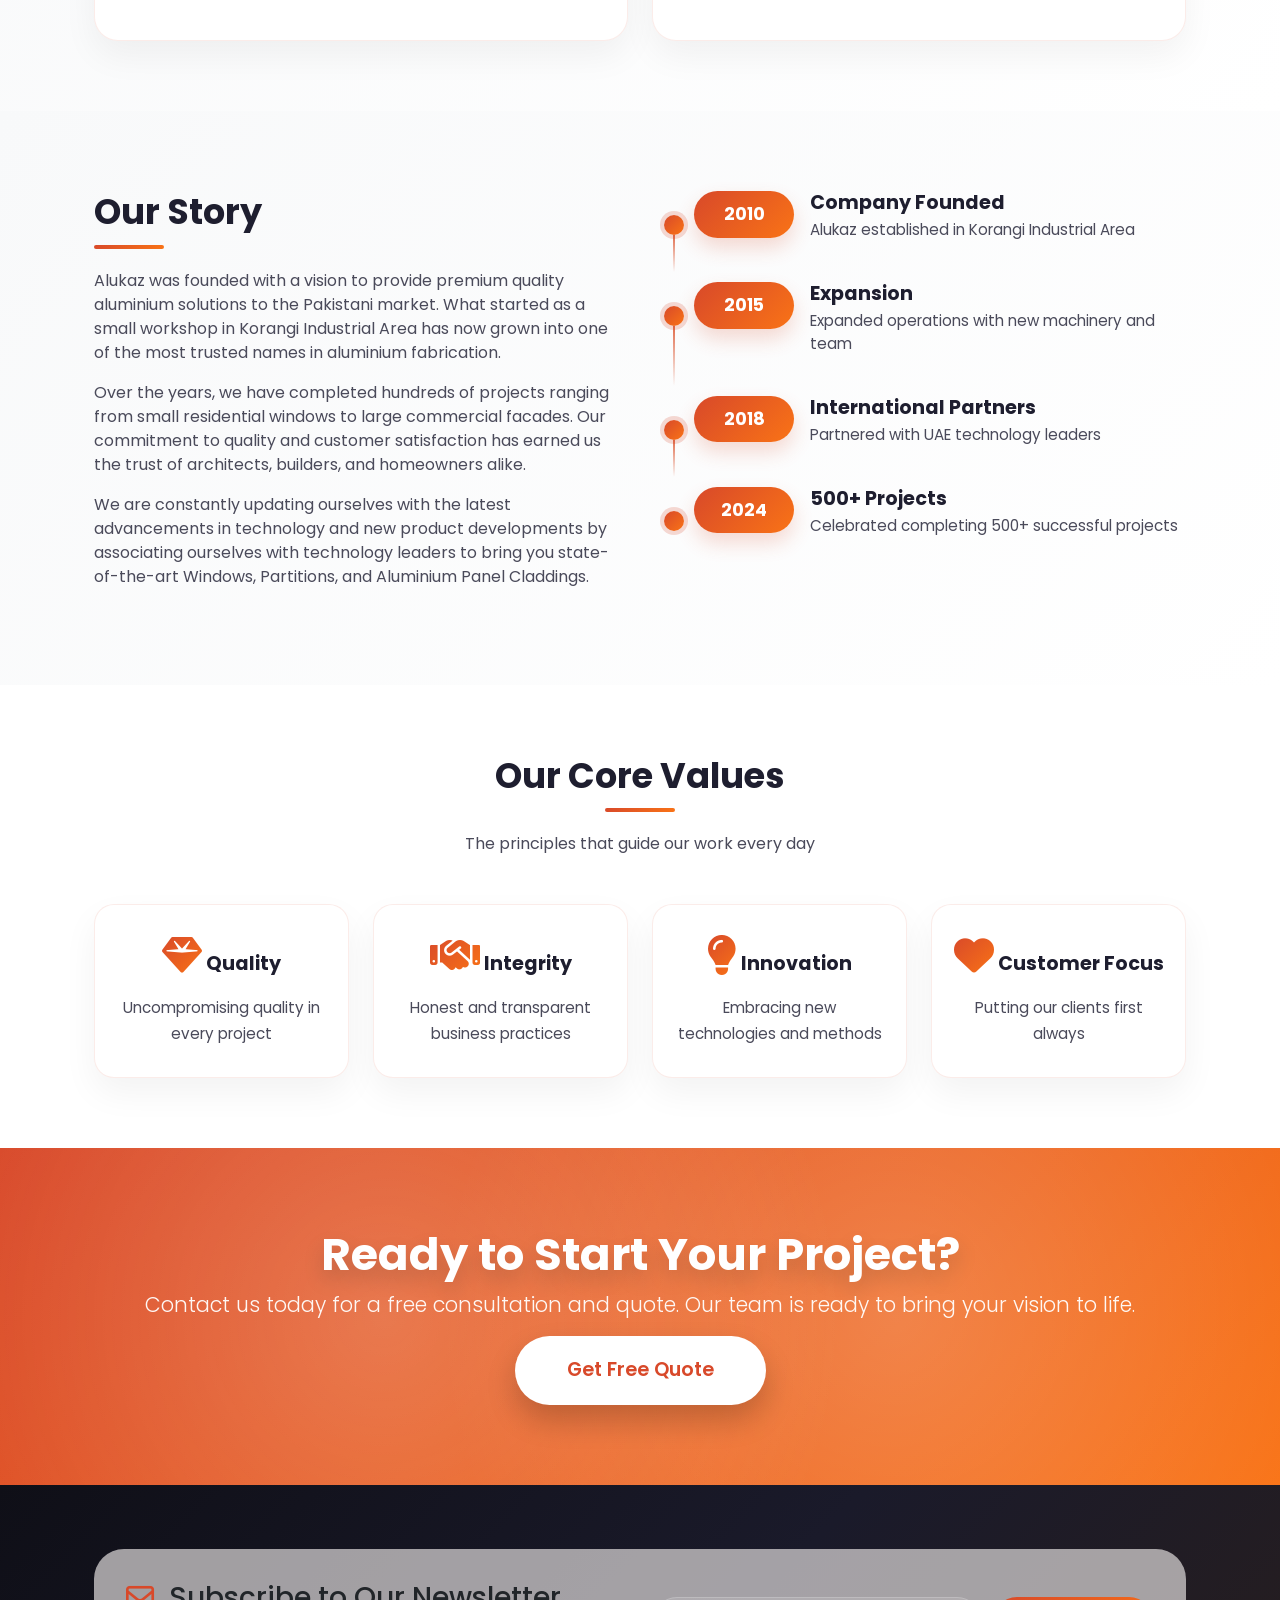
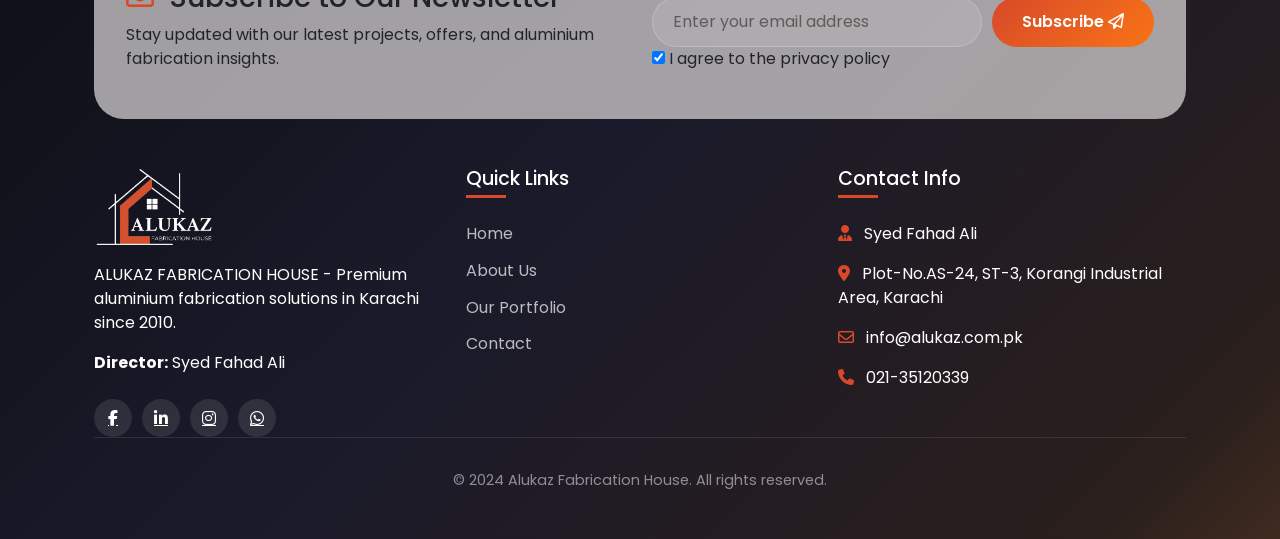
==== commit a9912fe2: "final UI update" ====
--- a/about.html
+++ b/about.html
@@ -99,7 +99,7 @@
         }
 
         .navbar-brand img {
-            height: clamp(40px, 6vw, 55px);
+            height: 100px;
             transition: var(--transition);
         }
 
@@ -971,8 +971,8 @@
         }
 
         .footer-logo img {
-            height: 50px;
-            filter: brightness(0) invert(1);
+            height: 80px;
+           /* filter: brightness(0) invert(1); */
             margin-bottom: 1rem;
         }
 
